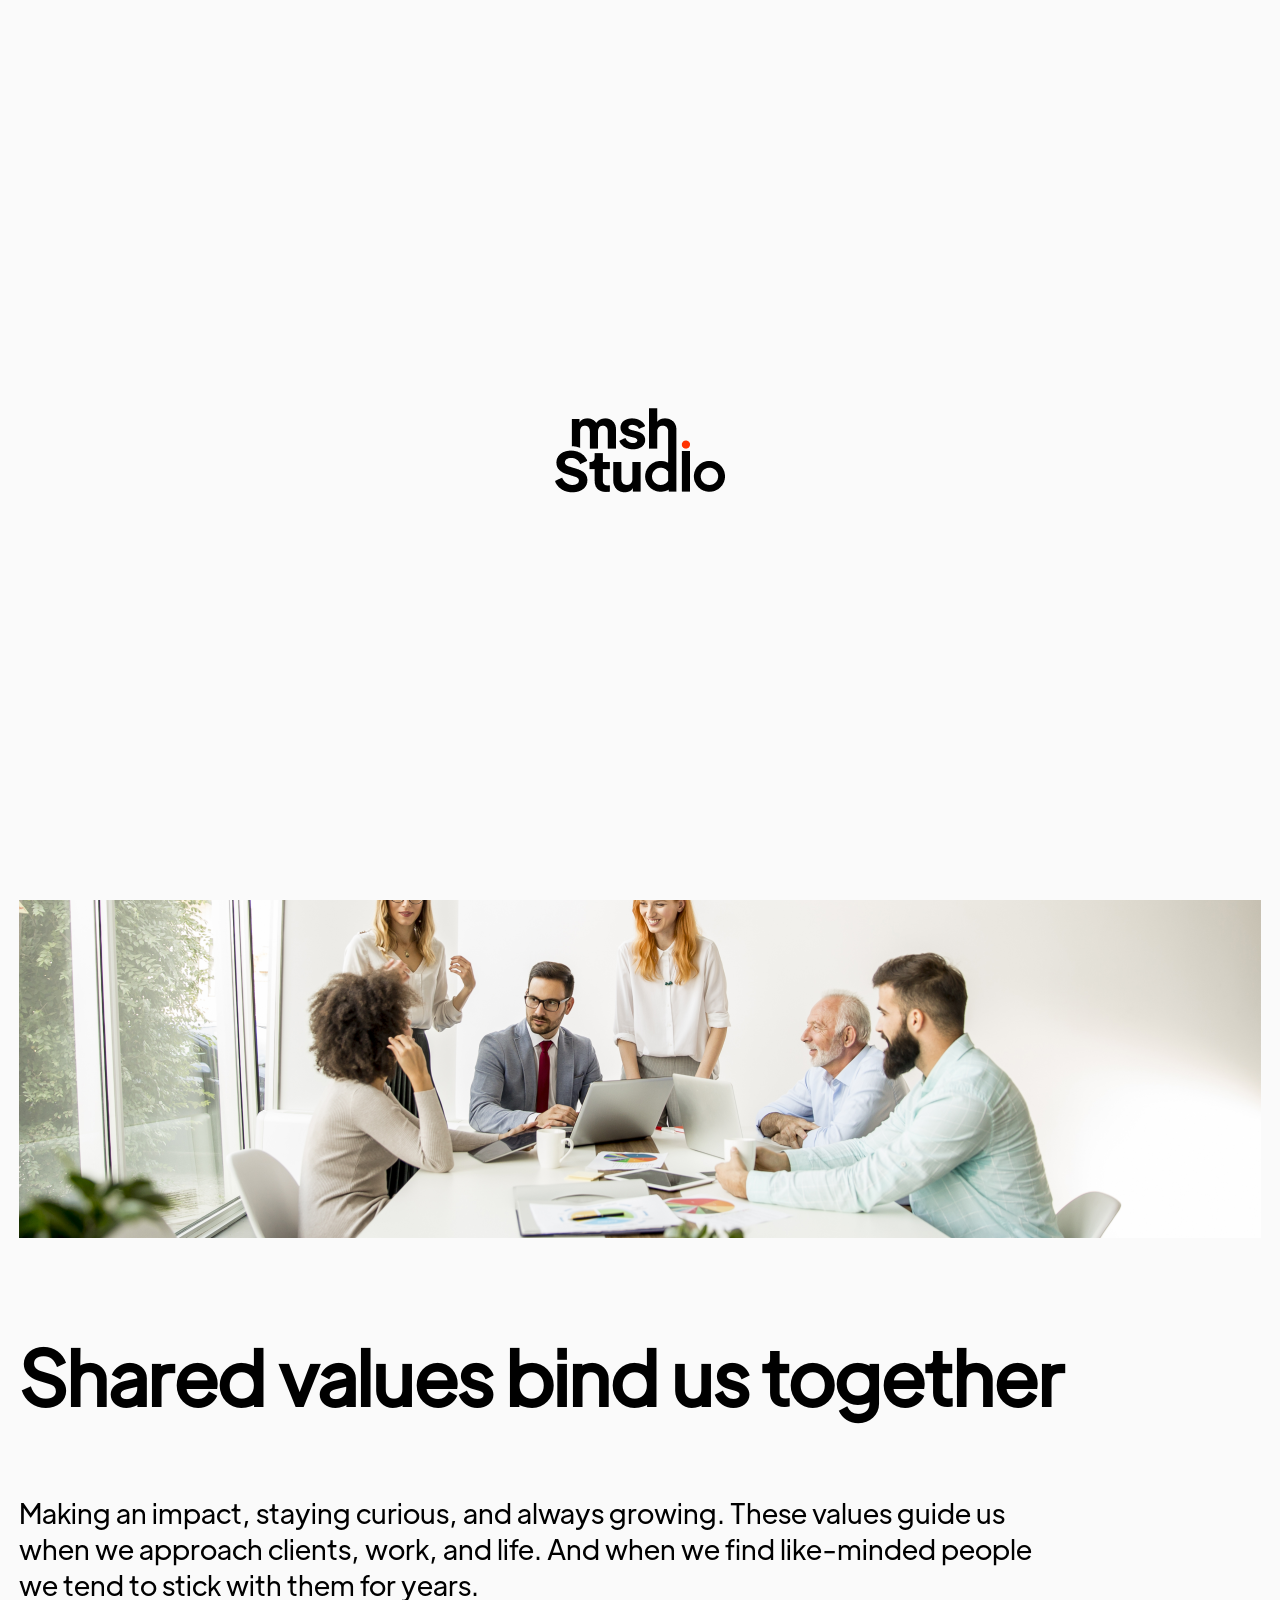
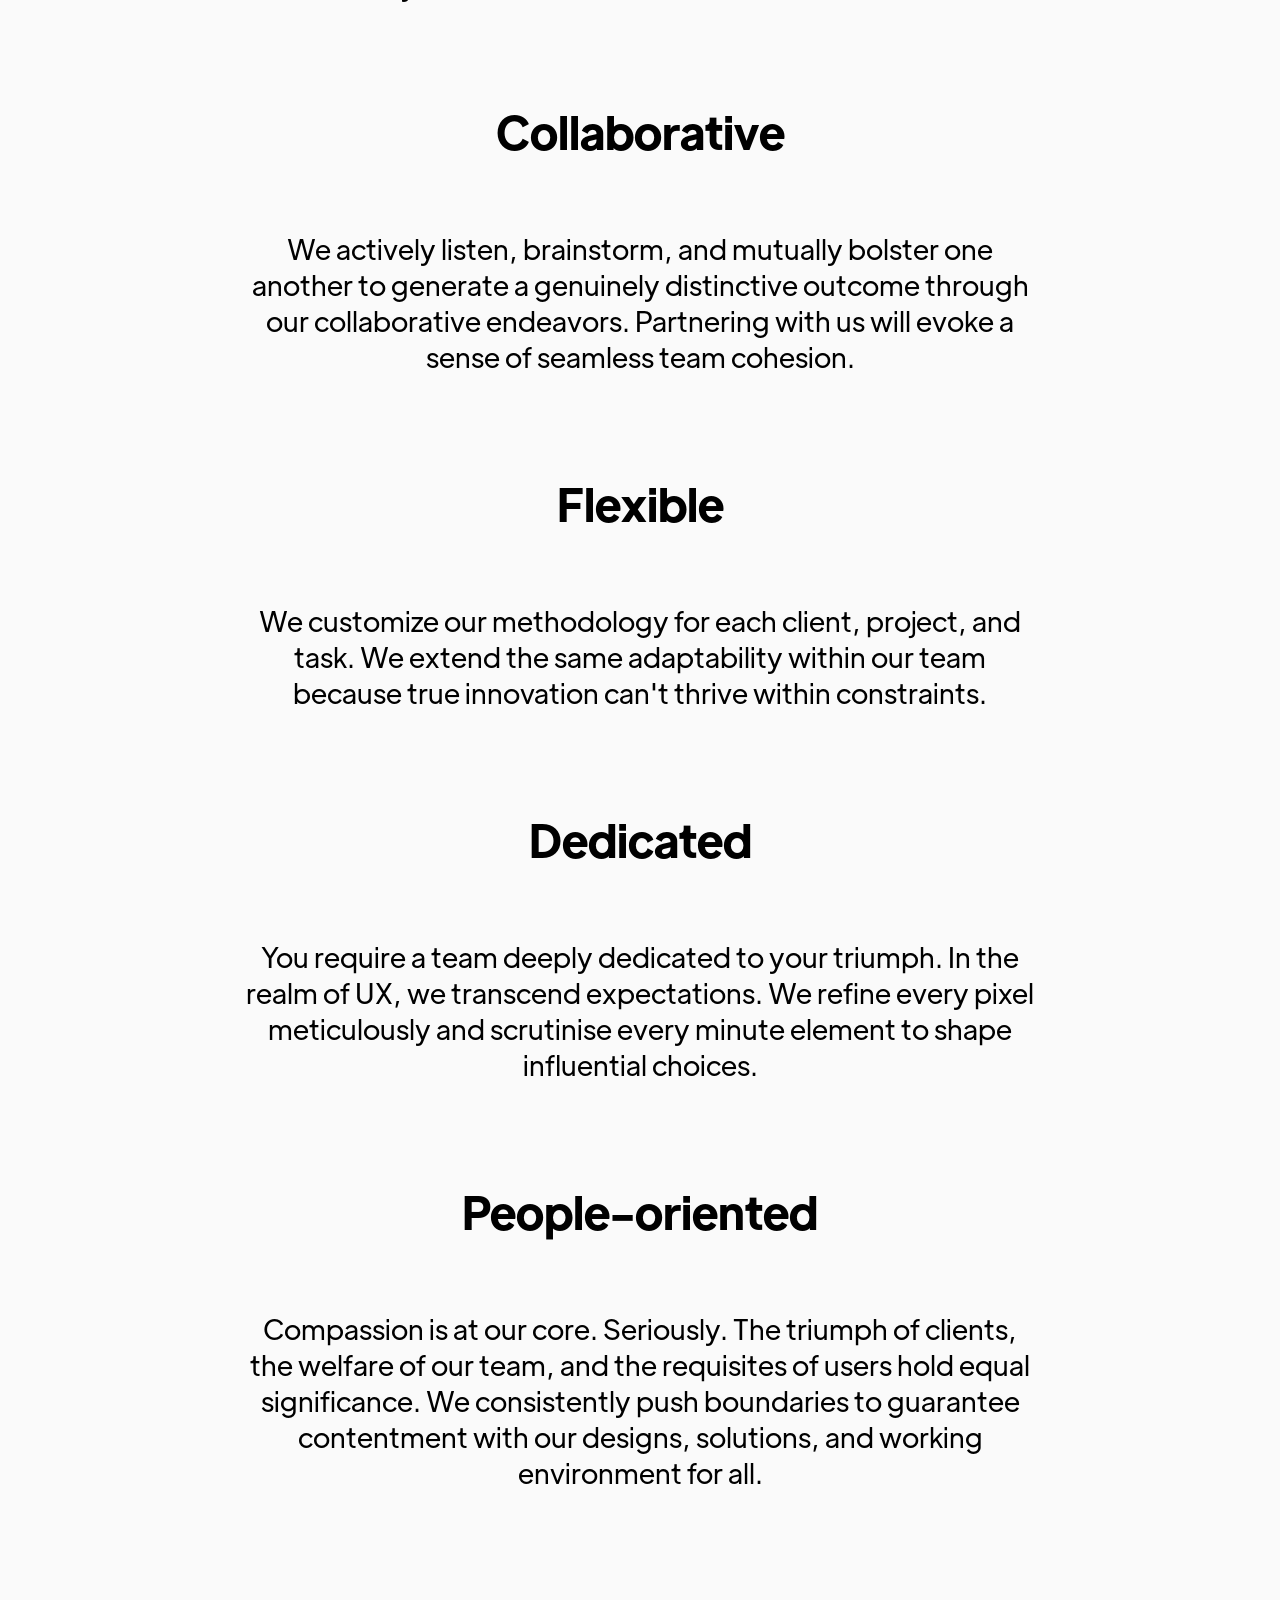
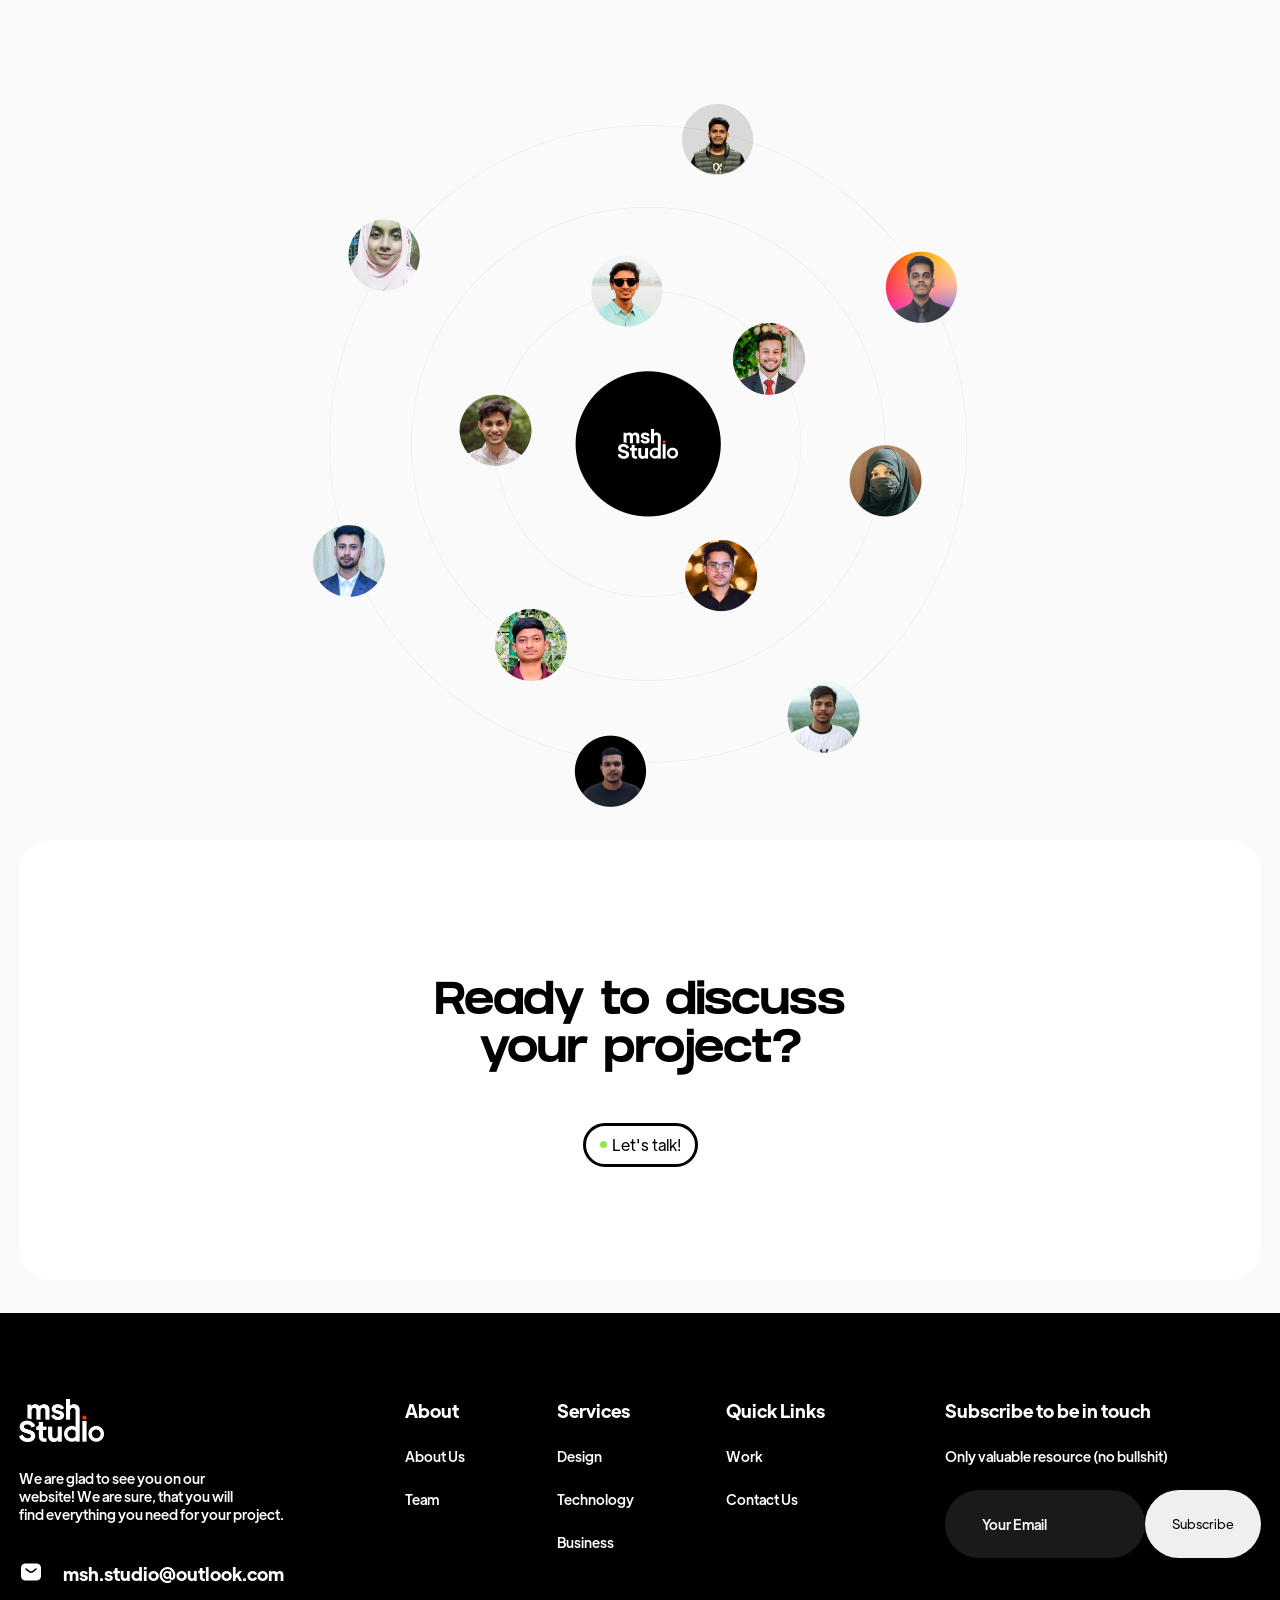
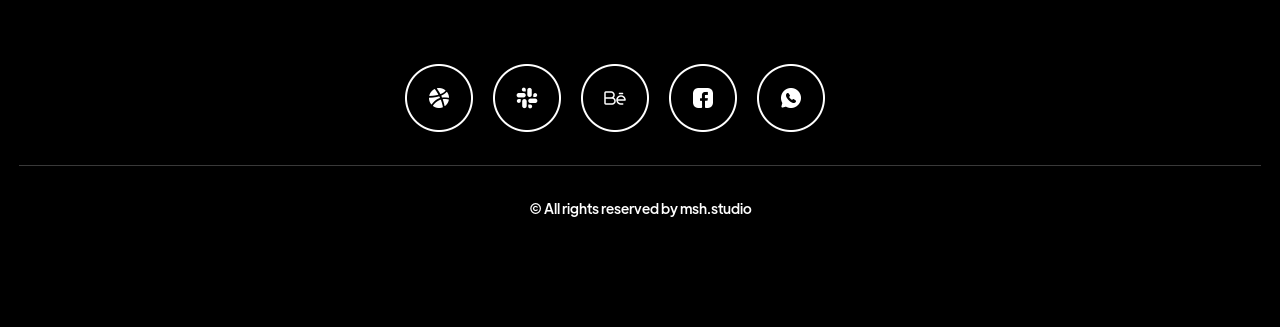
==== about.html @ 8952a7a8 "Add files via upload" ====
<!DOCTYPE html>
<html lang="en">
<head>
    <meta charset="UTF-8">
    <meta http-equiv="X-UA-Compatible" content="IE=edge">
    <meta name="viewport" content="width=device-width, initial-scale=1.0">
    <link rel="stylesheet" href="style.css">
    <title>msh.studio | About</title>
</head>
<body>
  <div id="preloader"></div>
  <!--Navbar-->
  <nav>
    <header>
      <a href="#"><img class="brand" src="images/logo.png" alt="Logo"></a>
        <div class="menu">
          <div class="head-btn">
            <i class="fas fa-times close-btn"></i>
          </div>
          <a href="index.html">Home</a>
          <a href="about.html">About</a>
          <a href="work.html">Work</a>
          <a href="contact.html">Contact</a>
          <a href="#"><img class="icon" src="images/dribbble.png" alt="D"></a>
          <a href="#"><img class="icon" src="images/be.png" alt="B"></a>
          <a href="#"><div class="line"></div></a>
          <a href="#"><div class="btn"><div class="btn-green"></div>Let's talk!</div></a>
        </div>
        <div class="head-btn">
          <i class="fas fa-bars menu-btn"></i>
        </div>
    </header>
  </nav>
    <!--About Page-->
    <div class="about-page">
      <div class="container">
        <div>
          <section class="about-sec show-animate">
            <h1 class="left">Hey, we're <br> msh.studio</h1>
            <p class="about-text1 right">We're striving to craft meaningful solutions, simplify lives, and empower <br> businesses to exceed their limits.</p>
            <img class="top" src="images/topteam.png" alt="Team">
            <h3 class="right">Shared values bind us together</h3>
            <p class="about-text1 left">Making an impact, staying curious, and always growing. These values guide us <br> when we approach clients, work, and life. And when we find like-minded people <br> we tend to stick with them for years.</p>
            <div class="about-texts">
              <div class="top">
                <h1>Collaborative</h1>
                <p>We actively listen, brainstorm, and mutually bolster one <br> another to generate a genuinely distinctive outcome through <br> our collaborative endeavors. Partnering with us will evoke a <br> sense of seamless team cohesion.</p>
              </div>
              <div class="top">
                <h1>Flexible</h1>
                <p>We customize our methodology for each client, project, and <br> task. We extend the same adaptability within our team <br> because true innovation can't thrive within constraints.</p>
              </div>
              <div class="top">
                <h1>Dedicated</h1>
                <p>You require a team deeply dedicated to your triumph. In the <br> realm of UX, we transcend expectations. We refine every pixel <br> meticulously and scrutinise every minute element to shape <br> influential choices.</p>
              </div>
              <div class="top">
                <h1>People-oriented</h1>
                <p>Compassion is at our core. Seriously. The triumph of clients, <br> the welfare of our team, and the requisites of users hold equal <br> significance. We consistently push boundaries to guarantee <br> contentment with our designs, solutions, and working <br> environment for all.</p>
              </div>
            </div>
            <div class="the-team bottom">
              <img src="images/team.png" alt="The Team">
            </div>
            <div class="feedback-bottom">
              <p class="feedback-bottom-text top">Ready to discuss <br> your project?</p>
              <div class="btn feedback-btn bottom"><div class="btn-green"></div>Let's talk!</div>
            </div>
          </section>
        </div>
      </div>
    </div>
  <!--Footer Section-->
  <section class="footer-section">
    <div class="container bottom">
      <div class="footer-top">
        <div class="footer-left footer-div">
          <div class="footer-logo">
            <img src="images/logo2.png" alt="Logo">
          </div>
          <p class="footer-text1 f-left-text">We are glad to see you on our <br> website! We are sure, that you will <br> find everything you need for your project.</p>
          <div class="footer-mail">
            <div class="mail-image">
              <img src="images/mail.png" alt="Mail">
            </div>
            <p class="footer-text2">msh.studio@outlook.com</p>
          </div>
        </div>
        <div class="footer-div">
          <div class="footer-row1">
            <div class="footer-column">
              <p class="footer-text2">About</p>
              <p class="footer-text1 f-right-text">About Us</p>
              <p class="footer-text1 f-right-text">Team</p>
            </div>
            <div class="footer-column">
              <p class="footer-text2">Services</p>
              <p class="footer-text1 f-right-text">Design </p>
              <p class="footer-text1 f-right-text">Technology</p>
              <p class="footer-text1 f-right-text">Business</p>
            </div>
            <div class="footer-column">
              <p class="footer-text2">Quick Links</p>
              <p class="footer-text1 f-right-text">Work</p>
              <p class="footer-text1 f-right-text">Contact Us</p>
            </div>
          </div>
          <div class="footer-row2">
            <div class="footer-icons">
              <img src="images/f1.png" alt="Icon">
              <img src="images/f2.png" alt="Icon">
              <img src="images/f3.png" alt="Icon">
              <img src="images/f4.png" alt="Icon">
              <img src="images/f5.png" alt="Icon">
            </div>
          </div>
        </div>
        <div class="footer-div">
          <div class="footer-text2 f-right-text2">Subscribe to be in touch</div>
          <div class="footer-text1 f-right-text">Only valuable resource (no bullshit)</div>
          <div class="footer-form">
            <input type="email" name="email" placeholder="Your Email">
            <button>Subscribe</button>
          </div>
        </div>
      </div>
      <div class="horizontal-line grey"></div>
      <div class="footer-bottom">
        <p class="copyright">© All rights reserved by msh.studio</p>
      </div>
    </div>
  </section>

  <script src="js/scrollreveal.min.js"></script>
  <script src="js/index.js"></script>
</body>
</html>
---- style.css ----
*{
  margin: 0;
  padding: 0;
  box-sizing: border-box;
  font-family: 'jakarta4';
}

@font-face {
  font-family: 'jakarta4';
  src: url('fonts/jakarta400.otf') format('opentype');
  font-weight: 400;
  font-style: normal;
  font-display: swap;
}
@font-face {
  font-family: 'jakarta5';
  src: url('fonts/jakarta500.otf') format('opentype');
  font-weight: 500;
  font-style: normal;
  font-display: swap;
}
@font-face {
  font-family: 'jakarta7';
  src: url('fonts/jakarta700.otf') format('opentype');
  font-weight: 700;
  font-style: normal;
  font-display: swap;
}
@font-face {
  font-family: 'grifter';
  src: url('fonts/grifter.otf') format('opentype');
  font-weight: 700;
  font-style: normal;
  font-display: swap;
}

body{
  margin-left: auto;
  margin-right: auto;
  background: #fafafa;
  color: #000;
  font-family: 'jakarta7';
  overflow-x: hidden;
}

#preloader{
  background: #fafafa url('images/logo.png') no-repeat center center;
  height: 100vh;
  width: 100%;
  position: fixed;
  z-index: 100;
}

.container{
  max-width: 1242px;
  margin-left: auto;
  margin-right: auto;
}

nav{
  width: 100%;
  background: #fafafa;
  position: sticky;
  top: 0;
  left: 0;
  z-index: 5;
  animation: topToBot 1.5s;
}

header{
  width: 1242px;
  display: flex;
  justify-content: space-between;
  align-items: center;
  padding: 20px 0;
  margin-left: auto;
  margin-right: auto;
}

header .brand{
  padding-left: 20px;
  width: 105px;
  height: 42px;
}

header .menu{
  position: relative;
  display: flex;
  align-items: center;
  justify-content: space-between;
}

header .menu a{
  text-decoration: none;
  font-family: 'jakarta4';
  font-size: 16px;
  color: #000;
  margin: 0 15px;
}

.icon{
  width: 24px;
  height: 24px;
}

.head-btn{
  font-size: 25px;
  cursor: pointer;
  display: none;
}

.line{
  background: #000;
  width: 1px;
  height: 27px;
}

.btn{
  display: flex;
  align-items: center;
  justify-content: center;
  column-gap: 5px;
  cursor: pointer;
  width: 115px;
  height: 44px;
  border-style: solid;
  border-color: #000;
  border-radius: 100px;
}

.btn-green{
  width: 7px;
  height: 7px;
  background: #8DE746;
  border-radius: 50%;
}

/*Hero Section*/

.home{
  margin-top: 133px;
  text-align: center;
}

.home p{
  font-family: 'jakarta5';
  font-size: 16px;
}

.home h1{
  margin-top: 33px;
  margin-bottom: 33px;
  font-family: 'grifter';
  font-size: 141.2px;
}

.home img{
  margin-top: 33px;
  margin-bottom: 33px;
  width: 33px;
  height: 61px;
}

.company-names{
  max-width: 1458px;
  margin-left: auto;
  margin-right: auto;
  display: flex;
  align-items: center;
  justify-content: center;
  gap: 45px;
}

.company-name{
  display: flex;
  align-items: center;
  justify-content: center;
  gap: 45px;
}

.company-names h1{
  font-family: 'jakarta7';
  font-size: 39px;
  color: #000;
}

/*Service Section*/

.service-section{
  margin-top: 33px;
}

.service-details{
  height: 440px;
  background: #fff;
  border-radius: 32px;
  display: flex;
  justify-content: space-between;
  padding: 20px;
}

.service-left{
  margin-top: 49px;
  margin-left: 82px;
  display: flex;
  flex-direction: column;
  gap: 90px;
}

.service-right{
  display: flex;
  flex-direction: column;
  width: 683px;
  background: #fff;
  border-style: solid;
  border-color: #C7C7C7;
  border-radius: 32px;
  padding-top: 30px;
  padding-left: 56px;
}

.service-para{
  font-family: 'jakarta5';
  font-size: 28px;
}
.service-details img{
  width: 97px;
  height: 97px;
}

.service-icon img{
  display: block;
  margin-left: auto;
  margin-right: 60px;
  width: 73px;
  height: 73px;
}

/*Service Section 2*/

.service{
  display: flex;
  align-items: center;
  justify-content: space-between;
}

.service-top{
  display: flex;
  flex-direction: column;
  align-items: center;
  justify-content: center;
  gap: 33px;
}

.service h1{
  font-family: 'jakarta7';
  font-size: 100px;
}

.service p{
  font-family: 'jakarta7';
  font-size: 20px;
}

.service-name{
  display: flex;
  align-items: center;
  justify-content: flex-end;
  margin-top: 10px;
  gap: 8px;
}

.service-name h6{
  width: 139.33px;
  height: 50.67px;
  font-family: 'jakarta4';
  font-size: 11.43px;
  border: 1px solid #c2c2c2;
  border-radius: 39.06px;
  display: flex;
  align-items: center;
  justify-content: center;
  flex-direction: column;
}

.horizontal-line{
  background: #D2D2D2;
  width: 100%;
  height: 1px;
  margin-top: 33px;
}

.service-info{
  margin-top: 33px;
  display: flex;
  align-items: center;
  justify-content: space-between;
}

.service-info h1{
  font-family: 'jakarta4';
  font-size: 90px;
}

.service-info p{
  margin-top: 15px;
  font-family: 'jakarta5';
  font-size: 16px;
}

.service-info img{
  width: 115px;
  height: 115px;
}

/*Work Section*/

.work-section{
  margin-top: 33px;
  padding-top: 96px;
  padding-left: 59px;
  height: 1246px;
  background: #fff;
  border-radius: 32px;
}

.work-section h3{
  margin-top: 20px;
  font-family: 'jakarta7';
  font-size: 28px;
}

.work-showcase h4{
  margin-top: 23px;
  margin-left: 32px;
  font-family: 'jakarta7';
  font-size: 23.2px;
}

.work-section h5{
  font-family: 'jakarta7';
  font-size: 20px;
}

.work-showcase{
  margin-top: 59px;
  margin-right: 51px;
}

.work-row{
  display: flex;
  align-items: center;
  justify-content: space-between;
}

.work-item{
  width: 552.74px;
  height: 455.78px;
  border: 0.5px solid #F2F2F2;
  border-radius: 29.83px;
}

.work-showcase img{
  margin-top: 25px;
  margin-left: 32px;
  width: 488.1px;
  height: 286.73px;
  border-radius: 32px;
}

.work-showcase h6{
  margin-top: 27px;
  margin-left: 32px;
  width: 146.68px;
  height: 36.46px;
  border-radius: 58.01px;
  background: #F0F0F0;
  display: flex;
  flex-direction: column;
  justify-content: center;
  align-items: center;
  font-family: 'jakarta7';
  font-size: 10px;
}

.row2{
  margin-top: 27px;
}

/*Expert Section*/

.expert-section{
  margin-top: 33px;
}

.expert-details, .expert-right{
  display: flex;
  align-items: center;
  justify-content: space-between;
}

.expert-details{
  height: 479px;
}

.expert-left{
  display: flex;
  flex-direction: column;
  align-items: center;
  justify-content: center;
  gap: 80px;
}

.exp-text{
  font-family: 'jakarta5';
  font-size: 46px;
  transform: rotate(270deg);
}

.expert-left img{
  width: 18.5px;
  height: 58px;
}

.expert-right{
  gap: 20px;
}

.expert-list1, .expert-list2{
  display: flex;
  flex-direction: column;
  gap: 30px;
}

.expert-list1{
  margin-left: 100px;
}

.expert-list2{
  margin-right: 60px;
}

.exp-list{
  text-align: center;
  display: flex;
  flex-direction: column;
  align-items: center;
  justify-content: center;
  width: 406px;
  height: 99px;
  background: #fff;
  border-radius: 23px;
  font-size: 24px;
  font-family: 'jakarta7';
  cursor: pointer;
  transition: all .6s ease;
}

.exp-list:hover{
  background: #000;
  color: #fff;
  margin-left: -15px;
}

/* Team Section */

.shyed{
  margin-top: 33px;
  display: flex;
  align-items: center;
  justify-content: space-between;
  height: 473px;
  background: #fff;
  border-radius: 32px;
}

.shyed-text{
  margin-left: 87px;
}

.shyed-image img{
  width: 53px;
  height: 53px;
}

.shyed-text1{
  font-family: 'jakarta7';
  font-size: 46px;
  margin-top: 55px;
}

.shyed-social-media{
  margin-left: 150px;
}

.shyed-name{
  font-family: 'jakarta7';
  font-size: 24px;
}

.shyed-details{
  margin-top: 19px;
  font-family: 'jakarta5';
  font-size: 20px;
}

.social-icons img{
  margin-top: 31px;
  width: 24px;
  height: 24px;
}

.shyed-photo img{
  margin-top: 35px;
  width: 500px;
  height: 440px;
}

/*Feedback Section*/

.feedback-section{
  margin-top: 33px;
}

.feedback-text1{
  font-size: 28px;
  font-family: 'jakarta7';
  text-align: center;
}

.feedback-text2{
  margin-top: 33px;
  font-size: 90px;
  font-family: 'grifter';
  text-align: center;
}

.feedback-divs{
  display: flex;
  align-items: center;
  justify-content: space-between;
}

.feedback-div{
  width: 397.72px;
  height: 354.45px;
  border-radius: 37.95px;
  background: #fff;
}

.feedback-div-center{
  display: flex;
  flex-direction: column;
  gap: 22px;
  justify-content: space-between;
}

.feedback-center{
  width: 409.1px;
  height: 166.2px;
  border-radius: 37.95px;
  background: #fff;
  display: flex;
  align-items: center;
  justify-content: flex-start;
  gap: 16px;
}

.feedback-profile img{
  width: 69.07px;
  width: 69.07px;
  margin-top: 55px;
  margin-left: 47px;
}

.feedback-center-profile img{
  width: 69.07px;
  width: 69.07px;
  margin-left: 19px;
}

.feedback-div-text1{
  margin-top: 31px;
  margin-left: 47px;
  font-family: 'jakarta4';
  font-size: 22.77px;
  color: #000;
}

.feedback-div-text2{
  margin-top: 16px;
  margin-left: 47px;
  font-family: 'jakarta4';
  font-size: 12.14px;
  color: #868686;
}

.feedback-center h3{
  font-family: 'jakarta4';
  font-size: 14.7px;
}

.feedback-center p{
  margin-top: 10px;
  font-family: 'jakarta4';
  font-size: 12.14px;
  color: #868686;
}

.feedback-bottom{
  margin-top: 33px;
  padding-top: 141px;
  height: 440px;
  border-radius: 32px;
  background: #fff;
}

.feedback-bottom-text{
  font-family: 'grifter';
  font-size: 46px;
  text-align: center;
}

.feedback-btn{
  margin: 46px auto 0px auto;
}

/*Footer Section*/

.footer-section{
  margin-top: 33px;
  background: #000;
  height: 614px;
}

.footer-top{
  display: flex;
  justify-content: space-between;
}

.footer-logo img{
  width: 85px;
  height: 43px;
  margin-top: 86px;
}

.footer-text1{
  font-family: 'jakarta5';
  font-size: 14px;
  color: #fff;
}

.footer-text2{
  font-family: 'jakarta7';
  font-size: 18px;
  color: #fff;
}

.f-left-text{
  margin-top: 23px;
}

.f-left-text2{
  margin-top: 37px;
}

.footer-mail{
  display: flex;
  align-items: center;
  justify-content: space-between;
  column-gap: 18px;
  margin-top: 37px;
}

.mail-image img{
  width: 24px;
  height: 24px;
}

.footer-row1{
  margin-top: 86px;
  display: flex;
  justify-content: space-between;
}

.f-right-text{
  margin-top: 25px;
}

.footer-icons{
  display: flex;
  align-items: center;
  justify-content: space-between;
  margin-top: 113px;
  column-gap: 20px;
}

.footer-icons img{
  width: 68px;
  height: 68px;
  transition: all .4s ease;
  cursor: pointer;
}

.footer-icons img:hover{
  margin-top: -20px;
}

.f-right-text2{
  margin-top: 86px;
}

.footer-form{
  margin-top: 25px;
  display: flex;
  align-items: center;
  justify-content: space-between;
}

.footer-form input{
  width: 200px;
  height: 68px;
  border-radius: 100px;
  font-family: 'jakarta5';
  font-size: 14px;
  color: #fff;
  background: #1A1A1A;
  border-style: none;
  padding-left: 37px;

  &::placeholder{
    font-family: 'jakarta5';
    font-size: 14px;
    color: #fff;
  }

  &:focus{
    outline: none;
  }
}

.footer-form button{
  width: 116px;
  height: 68px;
  border-radius: 100px;
  outline: none;
  border: 0;
}

.copyright{
  color: #fff;
  font-size: 14px;
  font-family: 'jakarta5';
  text-align: center;
  margin-top: 33px;
}

.grey{
  background: #7c7c7c;
  opacity: 46%;
}

/*About Page*/

.about-page{
  margin-top: 146px;
  overflow: hidden;
}

.about-page h1{
  font-family: 'grifter';
  font-size: 141.2px;
}

.about-text1, .about-texts p{
  font-family: 'jakarta4';
  font-size: 28px;
  margin-top: 70px;
}

.about-page img{
  margin-top: 105px;
  width: 1242px;
  height: 463px;
}

.about-page h3{
  margin-top: 85px;
  font-family: 'jakarta4';
  font-size: 75px;
}

.about-texts{
  text-align: center;
  margin-top: 90px;
  align-items: center;
}

.about-text2, .about-texts h1{
  margin-top: 100px;
  font-family: 'jakarta7';
  font-size: 45px;
}

.the-team img{
  display: block;
  margin-top: 213px;
  margin-left: auto;
  margin-right: auto;
  width: 654px;
  height: 703.82px;
}

/*Work Page*/

.work-page{
  margin-top: 104px;
}

.work-text{
  font-family: 'jakarta7';
  font-size: 20px;
  text-align: center;
}

.work-page h1{
  margin-top: 46px;
  font-family: 'grifter';
  font-size: 138px;
}

.showcase{
  margin-top: 52px;
  padding-top: 1px;
  height: 2010px;
  background: #fff;
  border-radius: 32px;
  padding-left: 51px;
}

/*Contact Page*/

.contact-page{
  margin-top: 91px;
}

.contact-columns{
  display: flex;
  justify-content: space-between;
  align-items: center;
}

.contact-form{
  display: flex;
  align-items: center;
  column-gap: 76px;
}

.contact-page input{
  width: 298px;
  height: 62.05px;
  border: 0;
  background: #fafafa;
  border-bottom: 1px solid #c5c5c5;
  &::placeholder{
    color: #c2c2c2;
  }
  &:focus{
    outline: none;
  }
}

.contact-text1{
  font-family: 'jakarta4';
  font-size: 16px;
}

.contact-row{
  margin-top: 34px;
  font-family: 'jakarta4';
  font-size: 14px;
}

.contact-row h6{
  font-family: 'jakarta7';
  font-size: 20px;
  margin-bottom: 25px;
}

.contact-inner-row{
  display: flex;
  align-items: center;
  column-gap: 16px;
}

.contact-btn1{
  width: 170.65px;
  height: 62.05px;
  border: 0.5px solid #c2c2c2;
  background: #fafafa;
  &:focus{
    border-color: #000;
  }
}

.contact-btn1:hover{
  background: #000;
  color: #fff;
  border: 0;
  transition: all .4s ease;
}

.contact-btn2{
  width: 171px;
  height: 57.53px;
  background: #000;
  color: #fff;
  font-family: 'jakarta4';
  font-size: 14px;
  margin-top: 61px;
}

.contact-btn2:hover{
  background: #fafafa;
  color: #000;
  border: 0.5px solid #c2c2c2;
  transition: all .4s ease;
}

.contact-gif img{
  width: 177px;
  height: 177px;
  border-radius: 50%;
}

.contact-text{
  font-family: 'jakarta4';
  font-size: 46px;
  margin-top: 19px;
}

.contact-heading{
  margin-top: 55px;
  font-size: 46px;
  font-family: 'jakarta7';
}

.contact-mail{
  display: flex;
  align-items: center;
  column-gap: 20px;
}

.contact-mail img{
  width: 24px;
  width: 24px;
}

.contact-inner-row input{
  border: 1px solid #c2c2c2;
  border-radius: 47.84px;
  width: 170.65px;
  height: 62.05px;
  padding-left: 40px;
  &::placeholder{
    font-family: 'jakarta4';
    font-size: 14px;
  }
}

@media (max-width: 1060px){
  .container{
    max-width: 1060px;
  }

  header{
    max-width: 1060px;
  }

  header .head-btn{
    display: block;
  }

  header .menu{
    position: fixed;
    background: #fff;
    flex-direction: column;
    min-width: 400px;
    height: 100vh;
    top: 0;
    right: -100%;
    padding: 80px 50px;
    transition: .6s;
    transition-property: right;
  }

  header .menu.active{
    right: 0;
  }

  .line{
    width: 300px;
    height: 1px;
  }

  header .menu .close-btn{
    position: absolute;
    top: 0;
    left: 0;
    margin: 25px;
  }
}

@media screen and (max-width: 575px){
  .container{
    max-width: 390px;
  }

  header{
    max-width: 100%;
  }

  header .brand{
    padding-left: 10px;
    width: 95px;
  }

  header .head-btn{
    display: block;
  }

  header .menu{
    position: fixed;
    background: #fff;
    flex-direction: column;
    min-width: 300px;
    height: 100vh;
    top: 0;
    right: -100%;
    padding: 80px 50px;
    transition: .6s;
    transition-property: right;
  }

  header .menu.active{
    right: 0;
  }

  .line{
    width: 300px;
    height: 1px;
  }

  header .menu .close-btn{
    position: absolute;
    top: 0;
    left: 0;
    margin: 25px;
  }

  /*Mobile Hero Section*/

  .home{
    margin-top: 50px;
  }
  
  .home p{
    font-size: 10px;
  }

  .home h1{
    font-size: 46px;
  }

  .company-names{
    flex-direction: column;
    gap: 20px;
  }

  .company-name{
    gap: 35px;
  }
  
  .company-names h1{
    font-size: 20px;
  }

  /*Mobile Service Section*/

  .service-section{
    margin-top: 16px;
  }

  .service-details{
    width: 100%;
    height: 568px;
    flex-direction: column;
    gap: 10px;
    padding: 0 10px;
  }

  .service-left img{
    width: 60px;
    height: 60px;
  }

  .service-left{
    margin-top: 39px;
    gap: 28px;
    margin-left: 5px;
  }

  .service-right{
    width: 100%;
    height: 342px;
    padding-top: 15px;
    padding-left: 15px;
    padding-right: 5px;
  }

  .service-para{
    font-size: 20px;
  }

  .service-icon{
    display: none;
  }

  /*Mobile Service Section 2*/

  .service{
    flex-direction: column;
    align-items: start;
  }

  .service-top{
    display: flex;
    flex-direction: column;
    align-items: start;
    justify-content: center;
    gap: 7px;
  }
  
  .service h1{
    font-size: 31.22px;
  }

  .service p{
    font-size: 10px;
  }

  .service-name h6{
    width: 65.44px;
    height: 23.8px;
    font-size: 5.37px;
    border: 1px solid #c2c2c2;
    border-radius: 18.34px;
  }

  .service-info{
    margin-top: 15px;
  }

  .service-info h1{
    font-size: 36.15px;
  }

  .service-info p{
    margin-top: 8px;
    font-size: 10px;
  }

  .service-info img{
    width: 35.91px;
    height: 35.91px;
  }

  /*Mobile Work Section*/

  .work-section{
    padding-top: 57px;
    padding-left: 20px;
    height: 1316px;
  }

  .work-section h3{
    font-size: 20px;
  }

  .work-showcase h4{
    margin-top: 19px;
    margin-left: 20px;
    font-size: 13.89px;
  }

  .work-section h5{
    margin-top: 10px;
    font-size: 14px;
  }

  .work-showcase{
    margin-top: 33px;
    margin-right: 20px;
  }

  .work-row{
    flex-direction: column;
    gap: 16px;
  }

  .work-item{
    width: 330.93px;
    height: 272.88px;
    border-radius: 17.86px;
  }

  .work-showcase img{
    margin-top: 15px;
    margin-left: 16px;
    width: 292.23px;
    height: 171.67px;
    border-radius: 10.42px;
  }

  .work-showcase h6{
    margin-top: 16px;
    margin-left: 20px;
    width: 87.82px;
    height: 21.83px;
    border-radius: 34.73px;
    background: #F0F0F0;
    font-size: 7px;
  }

  .row2{
    margin-top: 16px;
  }

  /*Mobile Expert Section*/

  .expert-section{
    margin-top: 66px;
  }

  .expert-details{
    height: 552px;
  }
  
  .expert-details{
    flex-direction: column;
    align-items: start;
    height: 479px;
  }

  .expert-list1, .expert-list2{
    display: flex;
    flex-direction: column;
    row-gap: 30px;
  }

  .expert-list1, .expert-list2{
    margin-left: 0;
    gap: 14px;
  }
  
  .exp-list{
    width: 188.17px;
    height: 45.88px;
    border-radius: 10.66px;
    font-size: 11.12px;
  }
  
  .expert-details{
    gap: 20px;
  }

  .expert-right{
    gap: 10px;
  }

  /*Mobile Team Section*/

  .shyed{
    margin-top: 43px;
    flex-direction: column;
    align-items: flex-start;
    height: 935.19px;
    border-radius: 25.38px;
  }

  .shyed-text, .shyed-social-media{
    margin-left: 57px;
  }

  .shyed-image img{
    margin-top: 49px;
    width: 42.04px;
    height: 42.04px;
  }

  .shyed-text1{
    font-size: 36.49px;
    margin-top: 45px;
  }

  .shyed-name{
    margin-top: 72px;
    font-size: 19.04px;
  }

  .shyed-details{
    font-size: 15.86px;
  }

  .social-icons img{
    margin-top: 29px;
    width: 19.04px;
    height: 19.04px;
  }

  .shyed-photo, .shyed-photo img{
    width: 396.6px;
    height: 349.01px;
  }

  .shyed-photo img{
    margin-top: 0;
    margin-left: -8px;
  }

  /*Mobile Feedback Section*/

  .feedback-section{
    margin-top: 68px;
  }
  
  .feedback-text1{
    font-size: 16px;
  }
  
  .feedback-text2{
    margin-top: 20px;
    font-size: 40px;
  }

  .feedback-divs{
    flex-direction: column;
  }
  
  .feedback-div{
    margin-top: 22px;
    width: 380.12px;
    height: 338.77px;
  }
  
  .feedback-center{
    width: 391px;
    height: 158.87px;
    gap: 22px;
    margin-top: 22px;
  }
  
  .feedback-profile img{
    margin-top: 49px;
    margin-left: 39px;
    width: 66.01px;
    width: 66.01px;
  }
  
  .feedback-center-profile img{
    width: 66.01px;
    width: 66.01px;
  }
  
  .feedback-div-text1{
    margin-left: 39px;
    font-size: 21.76px;
  }
  
  .feedback-div-text2{
    margin-left: 39px;
    font-size: 11.61px;
  }
  
  .feedback-center h3{
    font-size: 14.05px;
  }
  
  .feedback-bottom{
    margin-top: 50px;
    padding-top: 72px;
    height: 309px;
    border-radius: 32px;
  }
  
  .feedback-bottom-text{
    font-size: 30px;
  }
  
  .feedback-btn{
    margin: 46px auto 0px auto;
  }
  
  /*Mobile Footer Section*/
  
  .footer-section{
    margin-top: 27px;
    height: 1006px;
  }
  
  .footer-top{
    flex-direction: column;
    align-items: center;
  }

  .footer-left{
    margin-left: -50px;
  }

  .footer-logo img{
    height: 42px;
    margin-top: 40px;
  }
  
  .f-left-text{
    margin-top: 26px;
  }
  
  .f-left-text2{
    margin-top: 37px;
  }
  
  .footer-mail{
    column-gap: 20px;
    margin-top: 40px;
  }
  
  .footer-row1, .footer-icons, .f-right-text2{
    margin-top: 50px;
  }
  
  .f-right-text{
    margin-top: 30px;
  }

  .footer-icons img{
    width: 48px;
    height: 48px;
  }

  .footer-form{
    gap: 8px;
  }
  
  .copyright{
    margin-top: 25px;
  }
  
  .grey{
    margin-top: 35px;
    background: #7c7c7c;
    opacity: 46%;
  }
}

/*Animatiom*/

@keyframes topToBot {
  from{
    transform: translateY(-100%);
  }
  to{
    transform: translateY(0);
  }
}
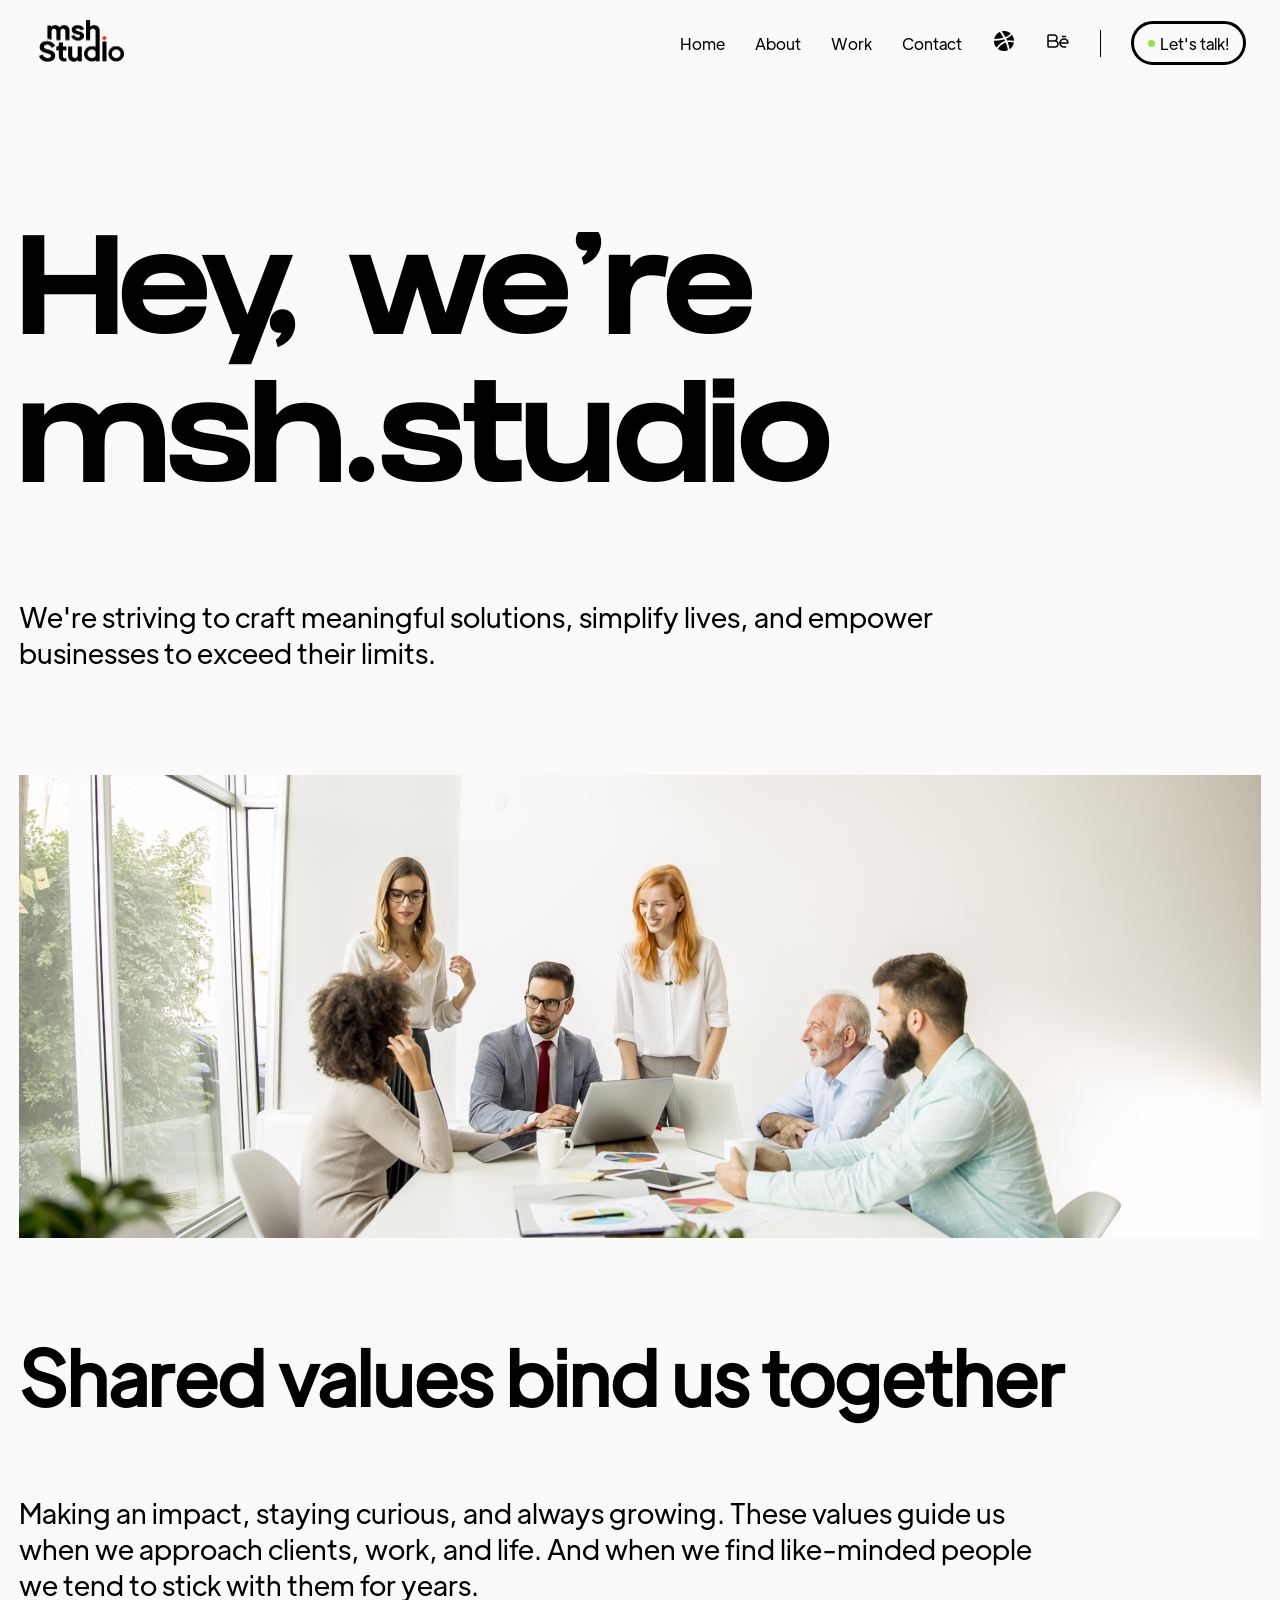
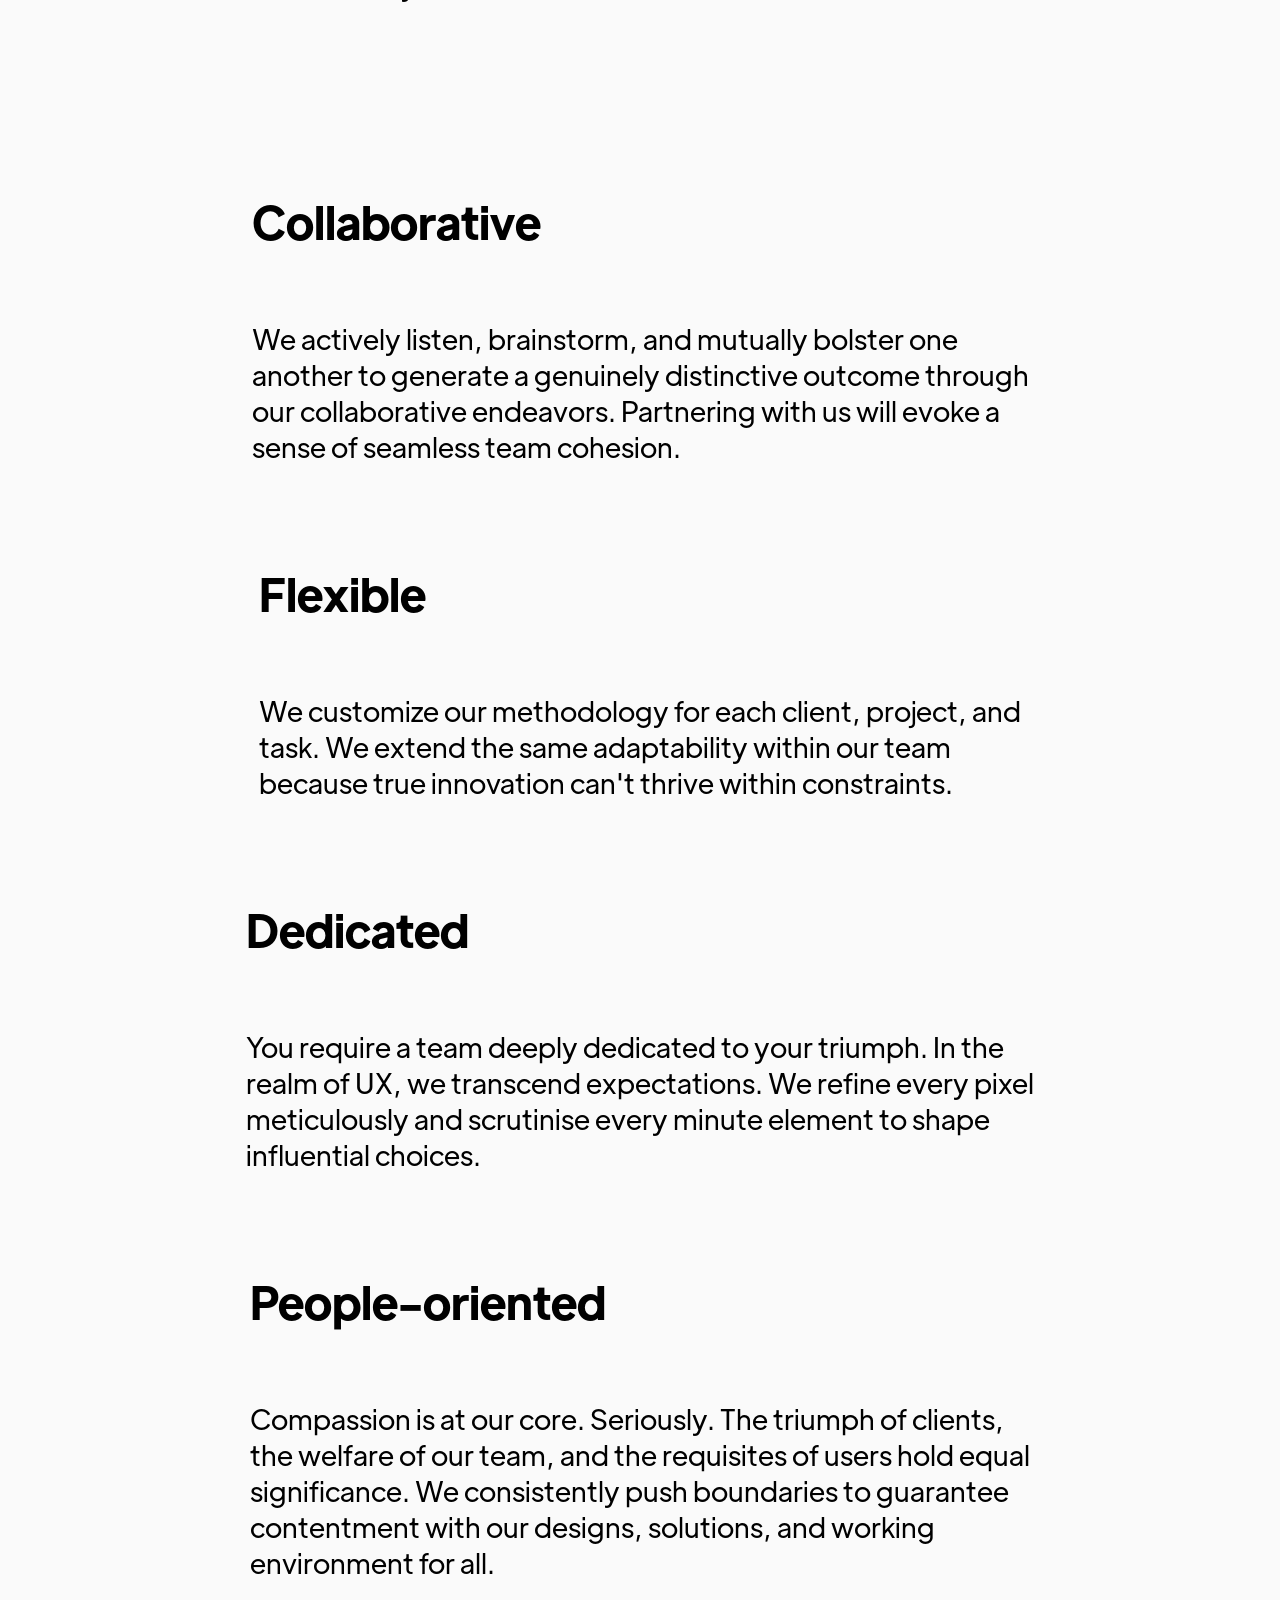
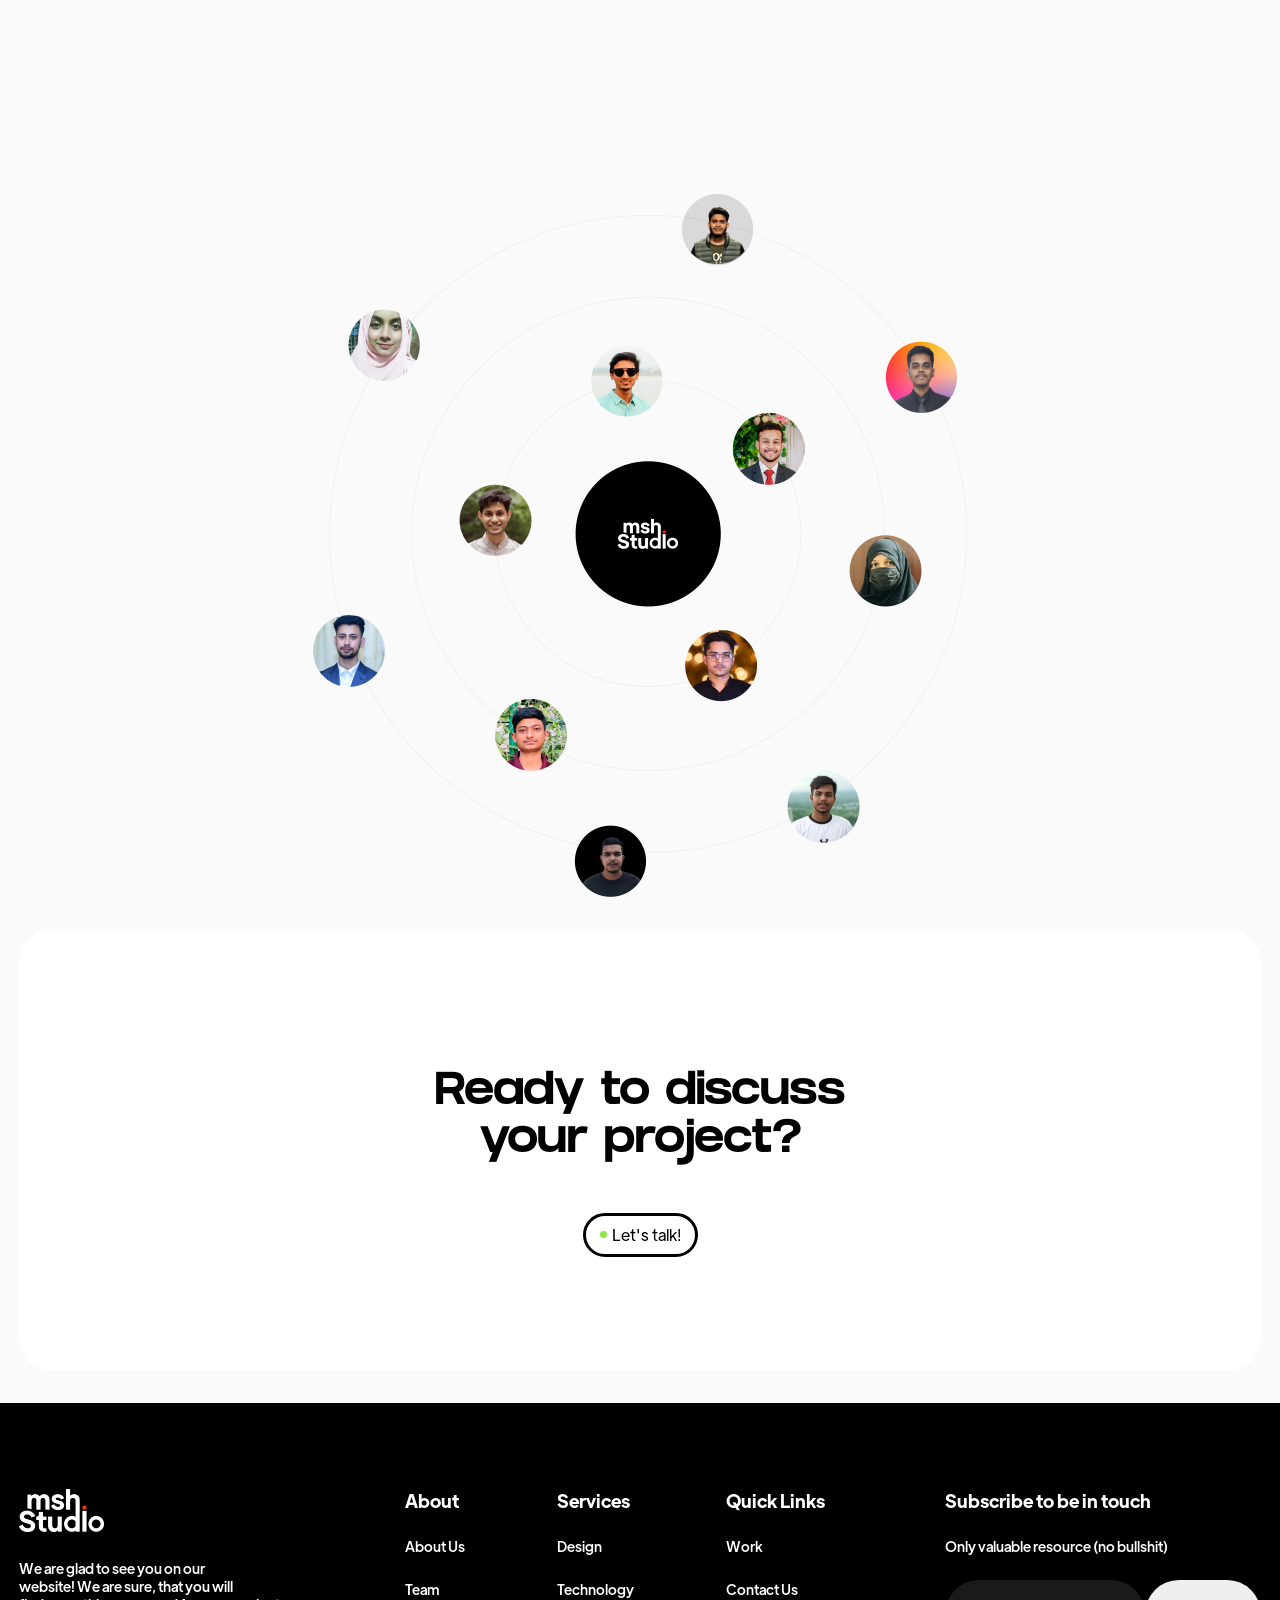
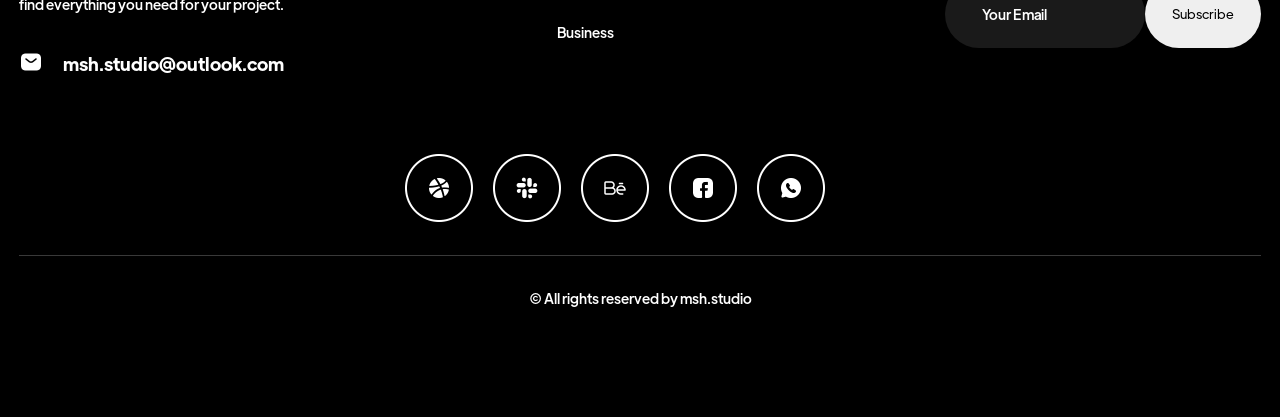
==== commit 8f1bcc66: "Add files via upload" ====
--- a/about.html
+++ b/about.html
@@ -5,6 +5,7 @@
     <meta http-equiv="X-UA-Compatible" content="IE=edge">
     <meta name="viewport" content="width=device-width, initial-scale=1.0">
     <link rel="stylesheet" href="style.css">
+    <link rel="stylesheet" href="https://cdnjs.cloudflare.com/ajax/libs/font-awesome/6.4.2/css/all.min.css">
     <title>msh.studio | About</title>
 </head>
 <body>
--- a/style.css
+++ b/style.css
@@ -791,7 +791,8 @@
 }
 
 .about-texts{
-  text-align: center;
+  display: flex;
+  flex-direction: column;
   margin-top: 90px;
   align-items: center;
 }
@@ -887,7 +888,7 @@
   margin-bottom: 25px;
 }
 
-.contact-inner-row{
+.contact-inner-row, .contact-outer-row2{
   display: flex;
   align-items: center;
   column-gap: 16px;
@@ -1011,13 +1012,14 @@
   }
 }
 
-@media screen and (max-width: 575px){
+@media screen and (max-width: 480px){
   .container{
     max-width: 390px;
+    overflow: hidden;
   }
 
   header{
-    max-width: 100%;
+    max-width: 85%;
   }
 
   header .brand{
@@ -1033,7 +1035,7 @@
     position: fixed;
     background: #fff;
     flex-direction: column;
-    min-width: 300px;
+    max-width: 300px;
     height: 100vh;
     top: 0;
     right: -100%;
@@ -1461,6 +1463,115 @@
     background: #7c7c7c;
     opacity: 46%;
   }
+
+  /*About Page*/
+
+  .about-page{
+    margin-top: 50px;
+  }
+  
+  .about-page h1{
+    font-family: 'grifter';
+    font-size: 46px;
+  }
+  
+  .about-text1, .about-texts p{
+    font-size: 10px;
+    margin-top: 25px;
+  }
+  
+  .about-page img{
+    margin-top: 45px;
+    width: 100%;
+    height: 145px;
+  }
+  
+  .about-page h3{
+    margin-top: 60px;
+    font-size: 35px;
+  }
+  
+  .about-texts{
+    margin-top: 45px;
+  }
+  
+  .about-text2, .about-texts h1{
+    margin-top: 50px;
+    font-family: 'jakarta7';
+    font-size: 20.76px;
+  }
+  
+  .the-team img{
+    margin-top: 100px;
+    width: 255.36px;
+    height: 274.82px;
+  }
+  
+  /*Work Page*/
+  
+  .work-page{
+    margin-top: 50px;
+  }
+  
+  .work-text{
+    font-size: 10px;
+  }
+  
+  .work-page h1{
+    margin-top: 40px;
+    font-size: 43px;
+  }
+  
+  .showcase{
+    margin-top: 100px;
+    padding-top: 142px;
+    height: 2500px;
+    padding-left: 25px;
+  }
+  
+  /*Contact Page*/
+  
+  .contact-page{
+    margin-top: 50px;
+  }
+
+  .contact-bottom{
+    display: none;
+  }
+  
+  .contact-columns{
+    flex-direction: column;
+  }
+  
+  .contact-form{
+    flex-direction: column;
+    gap: 25px;
+  }
+  
+  .contact-row{
+    margin-top: 25px;
+  }
+  
+  .contact-inner-row{
+    align-items: flex-start;
+    flex-direction: column;
+    row-gap: 22px;
+  }
+  
+  .contact-outer-row{
+    display: flex;
+    justify-content: space-between;
+    gap: 16px;
+    align-items: center;
+  }
+  
+  .contact-btn2{
+    margin-top: 20px;
+  }
+  
+  .none{
+    display: none;
+  }
 }
 
 /*Animatiom*/
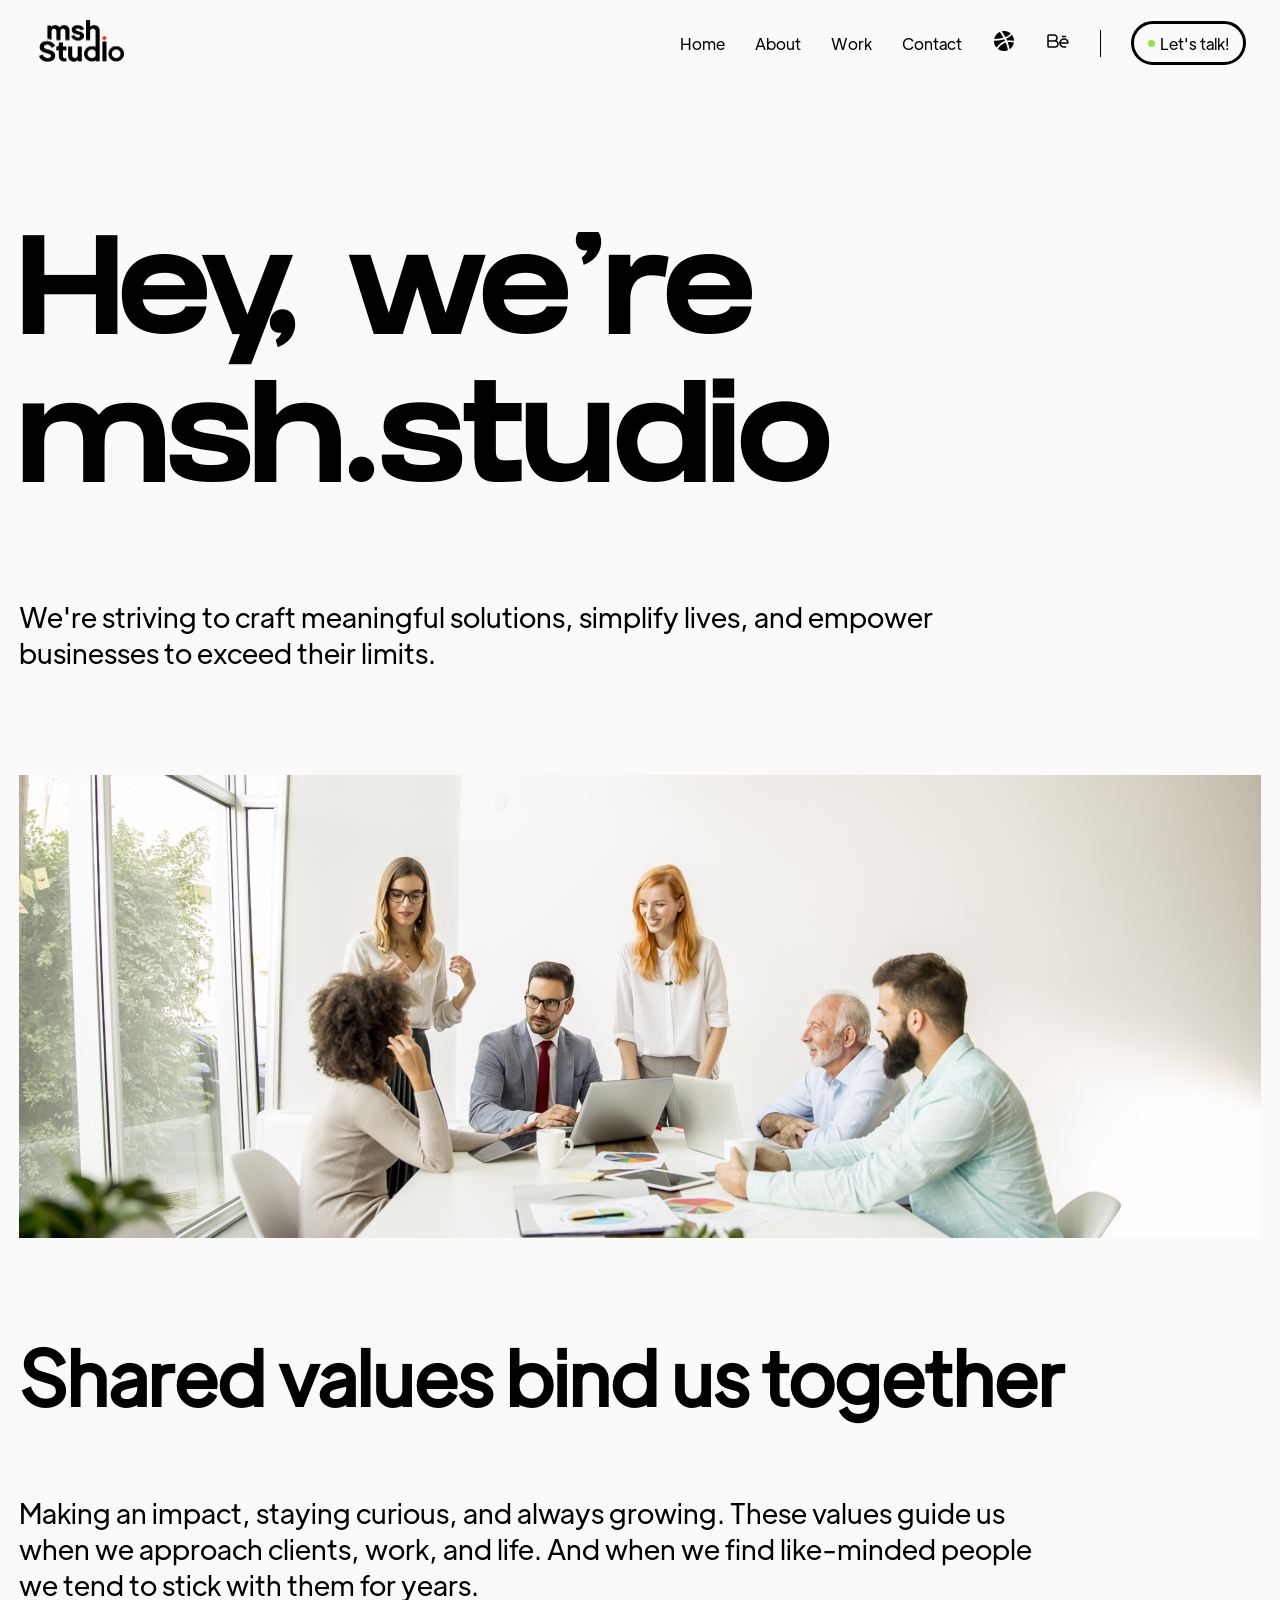
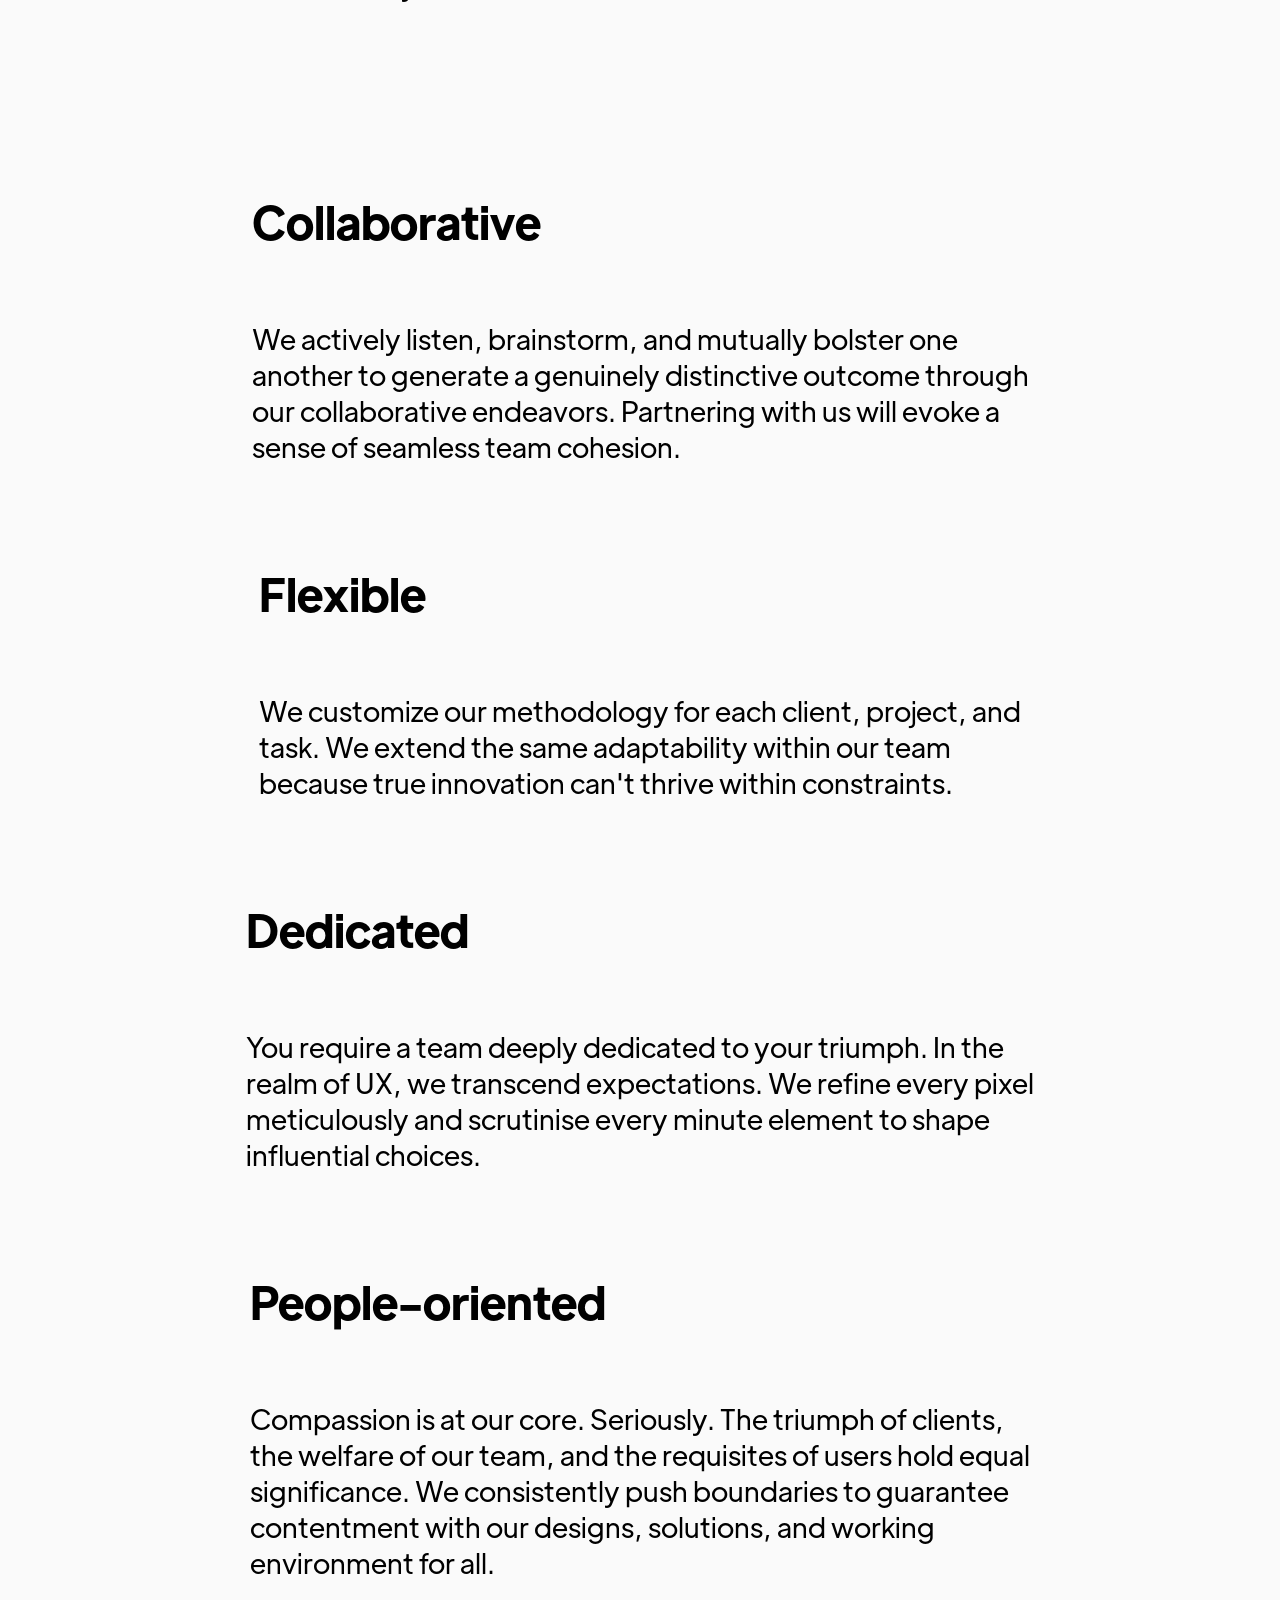
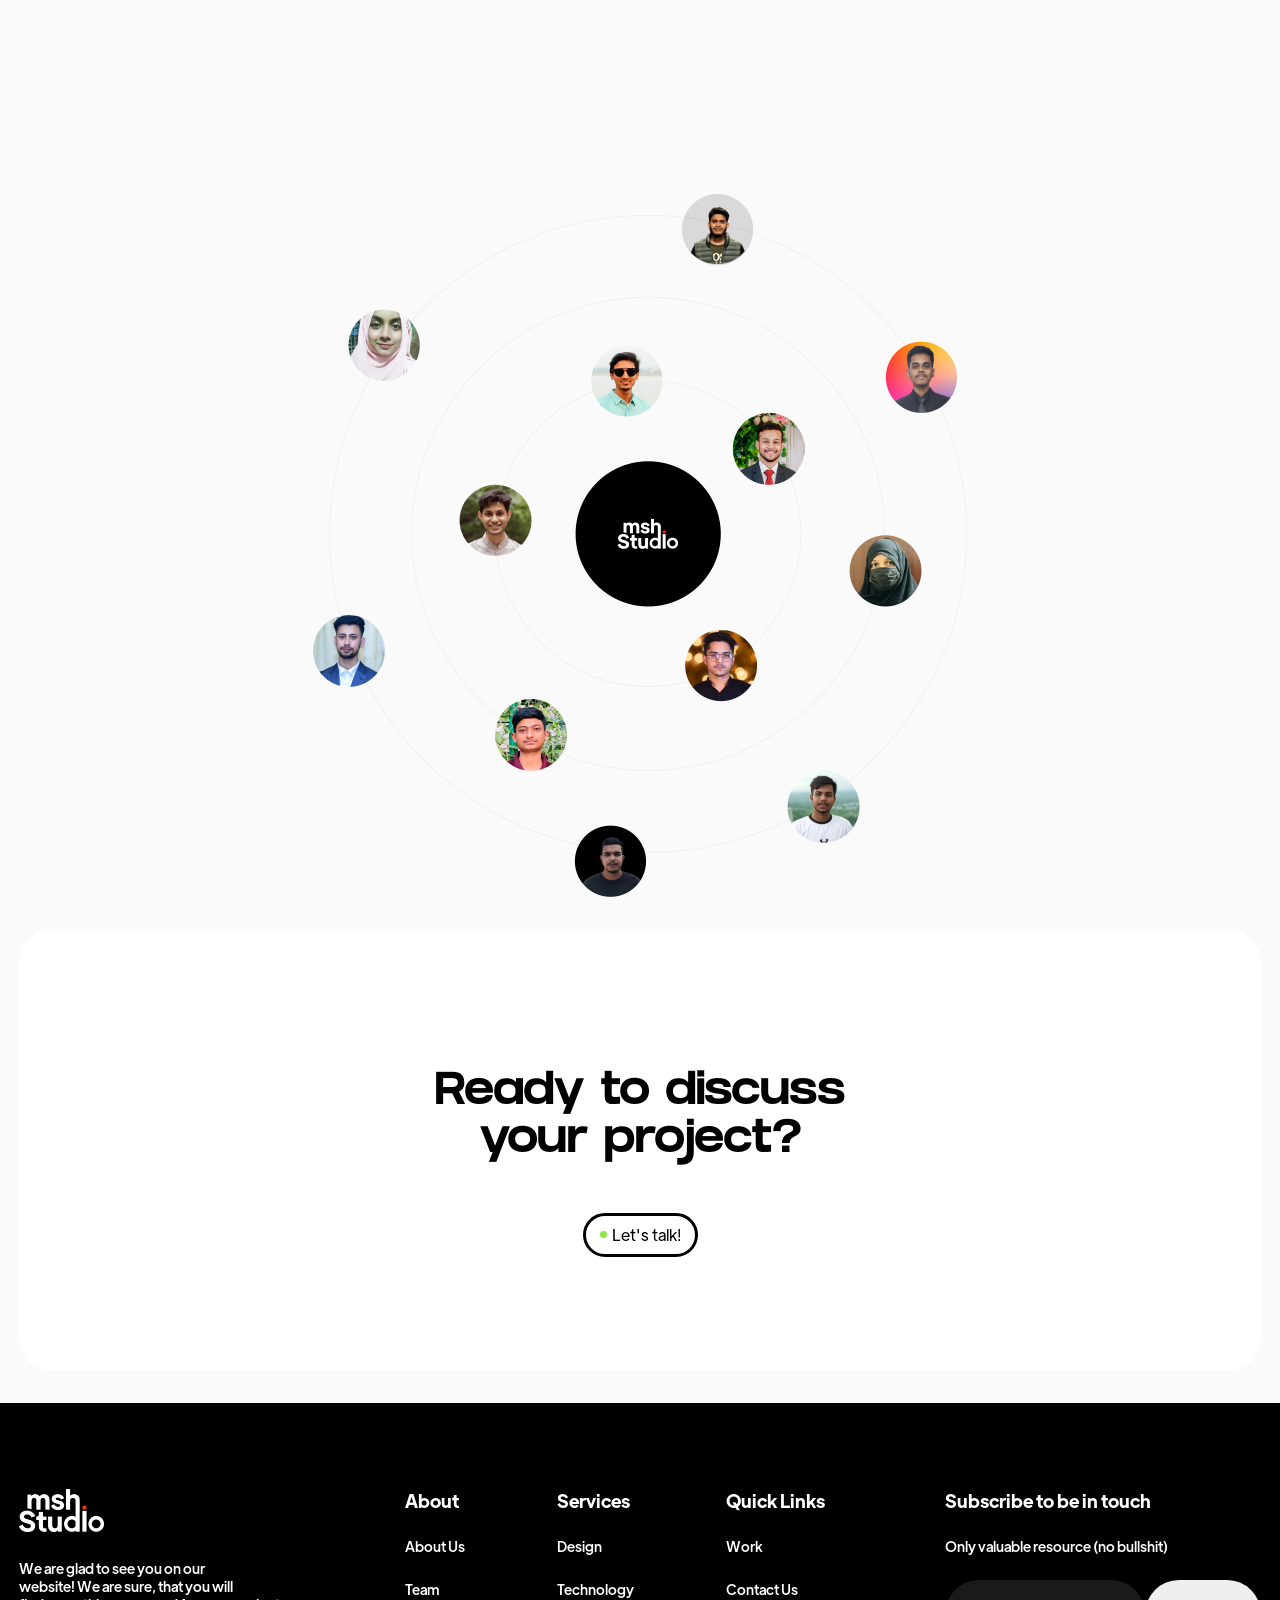
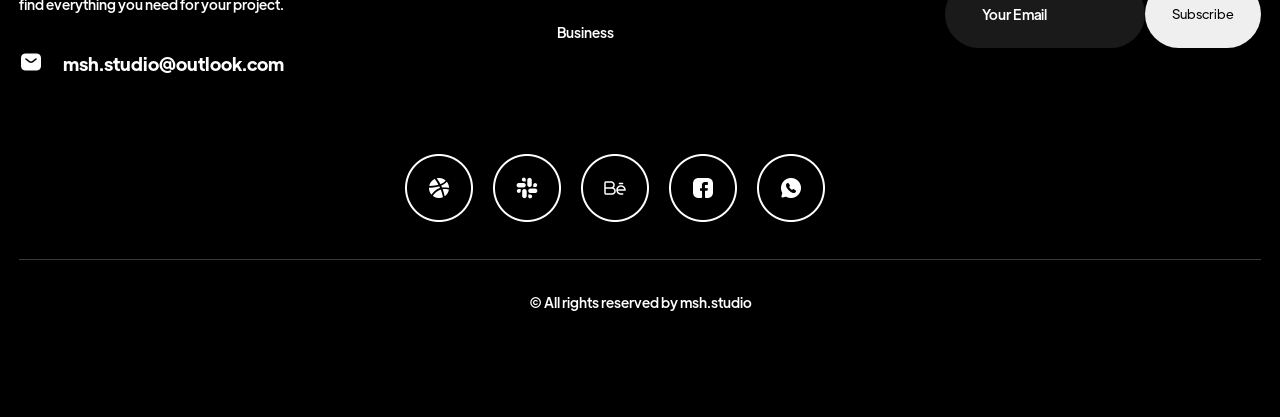
==== commit e0663ff0: "Add files via upload" ====
--- a/about.html
+++ b/about.html
@@ -22,10 +22,10 @@
           <a href="about.html">About</a>
           <a href="work.html">Work</a>
           <a href="contact.html">Contact</a>
-          <a href="#"><img class="icon" src="images/dribbble.png" alt="D"></a>
-          <a href="#"><img class="icon" src="images/be.png" alt="B"></a>
+          <a href="https://dribbble.com/uishyed"><img class="icon" src="images/dribbble.png" alt="D"></a>
+          <a href="https://www.behance.net/shyed"><img class="icon" src="images/be.png" alt="B"></a>
           <a href="#"><div class="line"></div></a>
-          <a href="#"><div class="btn"><div class="btn-green"></div>Let's talk!</div></a>
+          <a href="contact.html"><div class="btn"><div class="btn-green"></div>Let's talk!</div></a>
         </div>
         <div class="head-btn">
           <i class="fas fa-bars menu-btn"></i>
@@ -65,7 +65,7 @@
             </div>
             <div class="feedback-bottom">
               <p class="feedback-bottom-text top">Ready to discuss <br> your project?</p>
-              <div class="btn feedback-btn bottom"><div class="btn-green"></div>Let's talk!</div>
+              <a href="contact.html"><div class="btn feedback-btn bottom"><div class="btn-green"></div>Let's talk!</div></a>
             </div>
           </section>
         </div>
@@ -108,11 +108,11 @@
           </div>
           <div class="footer-row2">
             <div class="footer-icons">
-              <img src="images/f1.png" alt="Icon">
-              <img src="images/f2.png" alt="Icon">
-              <img src="images/f3.png" alt="Icon">
-              <img src="images/f4.png" alt="Icon">
-              <img src="images/f5.png" alt="Icon">
+              <a href="https://dribbble.com/uishyed"><img src="images/f1.png" alt="Icon"></a>
+              <a href="https://app.slack.com/huddle/T0574606V33/C0574608FL1"><img src="images/f2.png" alt="Icon"></a>
+              <a href="https://www.behance.net/shyed"><img src="images/f3.png" alt="Icon"></a>
+              <a href="https://www.facebook.com/profile.php?id=100092141329064&mibextid=ZbWKwL"><img src="images/f4.png" alt="Icon"></a>
+              <a href="https://wa.me/message/XKIOSQOUUUPIN1"><img src="images/f5.png" alt="Icon"></a>
             </div>
           </div>
         </div>
--- a/style.css
+++ b/style.css
@@ -3,6 +3,7 @@
   padding: 0;
   box-sizing: border-box;
   font-family: 'jakarta4';
+  text-decoration: none;
 }
 
 @font-face {
@@ -107,6 +108,7 @@
   font-size: 25px;
   cursor: pointer;
   display: none;
+  color: #000;
 }
 
 .line{
@@ -281,6 +283,13 @@
   align-items: center;
   justify-content: center;
   flex-direction: column;
+  transition: all .4s ease;
+}
+
+.service-name h6:hover{
+  background: #000;
+  color: #fafafa;
+  margin-top: -10px;
 }
 
 .horizontal-line{
@@ -308,9 +317,15 @@
   font-size: 16px;
 }
 
-.service-info img{
+.service-arrow{
   width: 115px;
   height: 115px;
+  transition: all .4s ease;
+  cursor: pointer;
+}
+
+.service-arrow:hover{
+  rotate: 30deg;
 }
 
 /*Work Section*/
@@ -381,10 +396,24 @@
   align-items: center;
   font-family: 'jakarta7';
   font-size: 10px;
+  transition: all .4s ease;
 }
 
 .row2{
   margin-top: 27px;
+}
+
+.work-tags{
+  display: flex;
+  align-items: center;
+  justify-content: flex-start;
+  cursor: pointer;
+}
+
+.work-showcase h6:hover{
+  margin-top: -1px;
+  background: #000;
+  color: #fafafa;
 }
 
 /*Expert Section*/
@@ -623,6 +652,7 @@
 
 .feedback-btn{
   margin: 46px auto 0px auto;
+  color: #000;
 }
 
 /*Footer Section*/
@@ -833,7 +863,7 @@
 .showcase{
   margin-top: 52px;
   padding-top: 1px;
-  height: 2010px;
+  height: 1525px;
   background: #fff;
   border-radius: 32px;
   padding-left: 51px;
@@ -899,6 +929,7 @@
   height: 62.05px;
   border: 0.5px solid #c2c2c2;
   background: #fafafa;
+  transition: all .4s ease;
   &:focus{
     border-color: #000;
   }
@@ -908,7 +939,7 @@
   background: #000;
   color: #fff;
   border: 0;
-  transition: all .4s ease;
+  margin-top: -20px;
 }
 
 .contact-btn2{
@@ -919,13 +950,14 @@
   font-family: 'jakarta4';
   font-size: 14px;
   margin-top: 61px;
+  transition: all .4s ease;
 }
 
 .contact-btn2:hover{
   background: #fafafa;
   color: #000;
   border: 0.5px solid #c2c2c2;
-  transition: all .4s ease;
+  margin-left: 20px;
 }
 
 .contact-gif img{
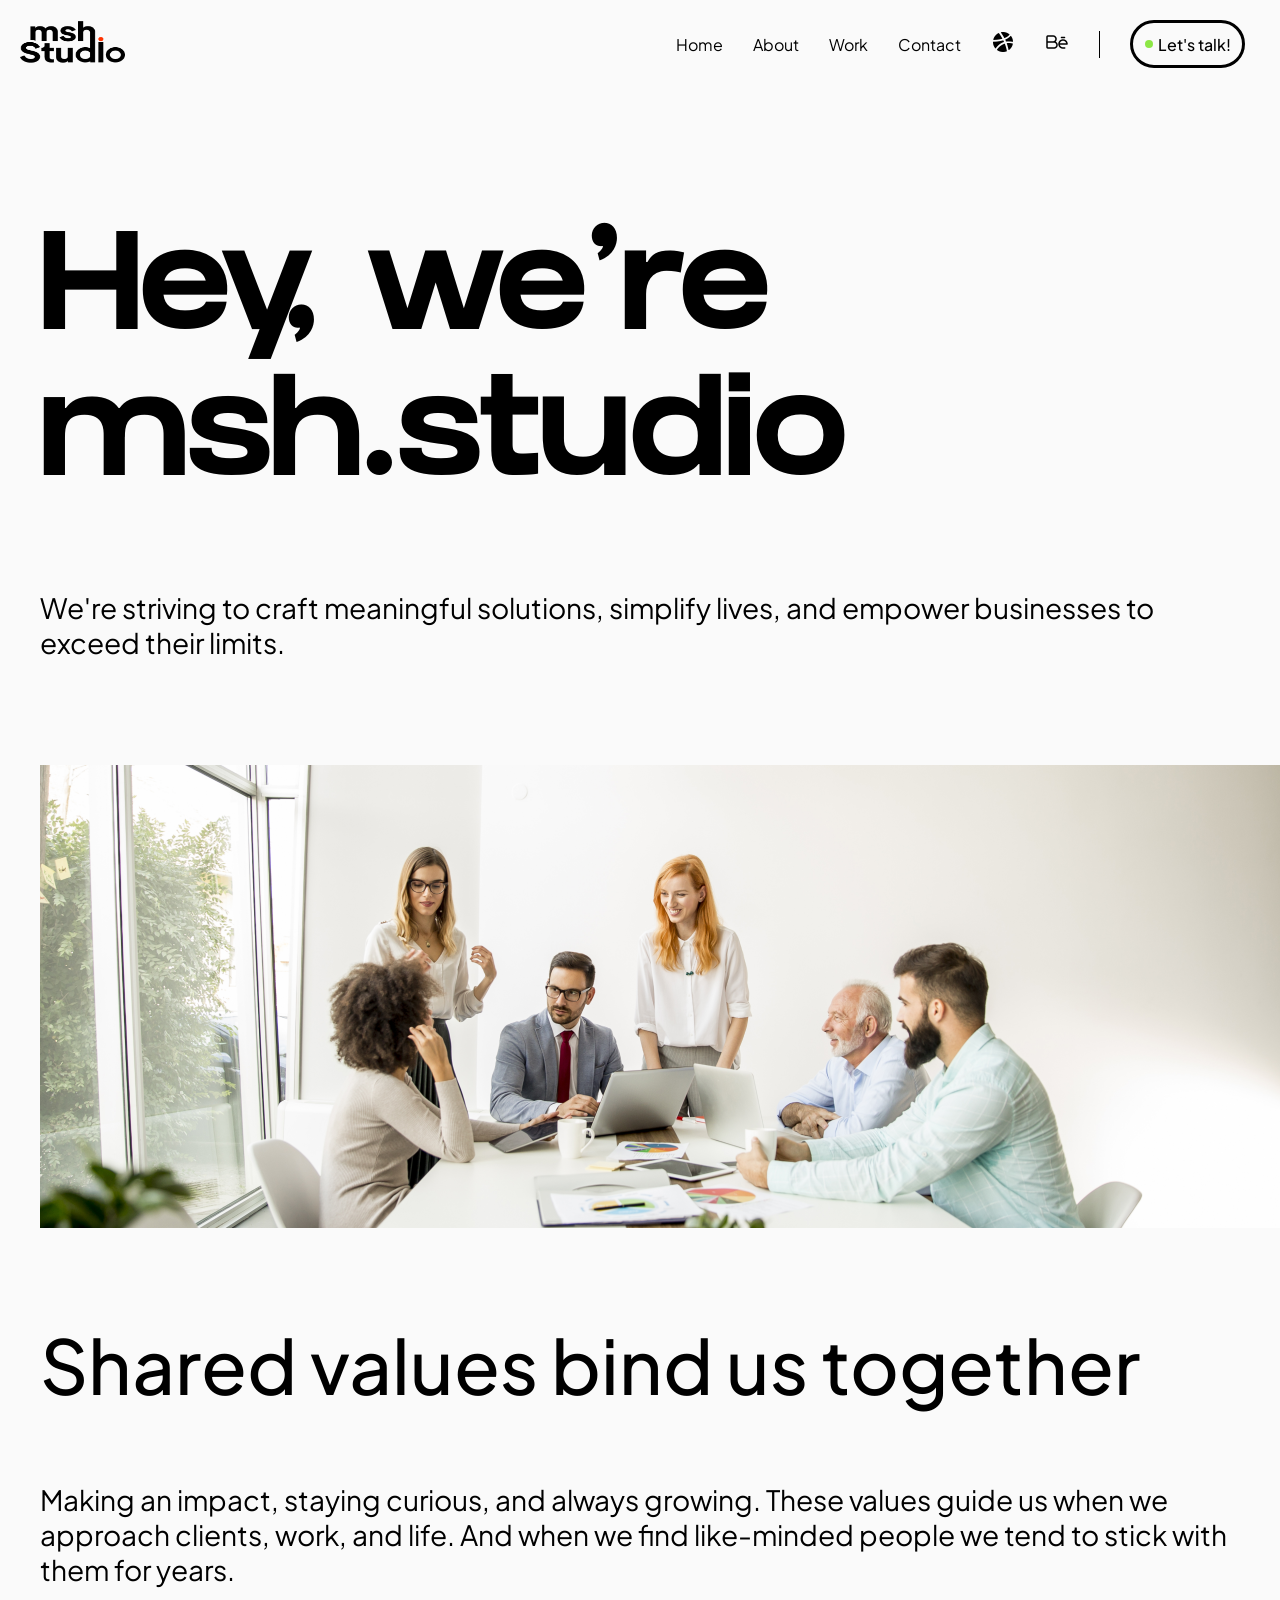
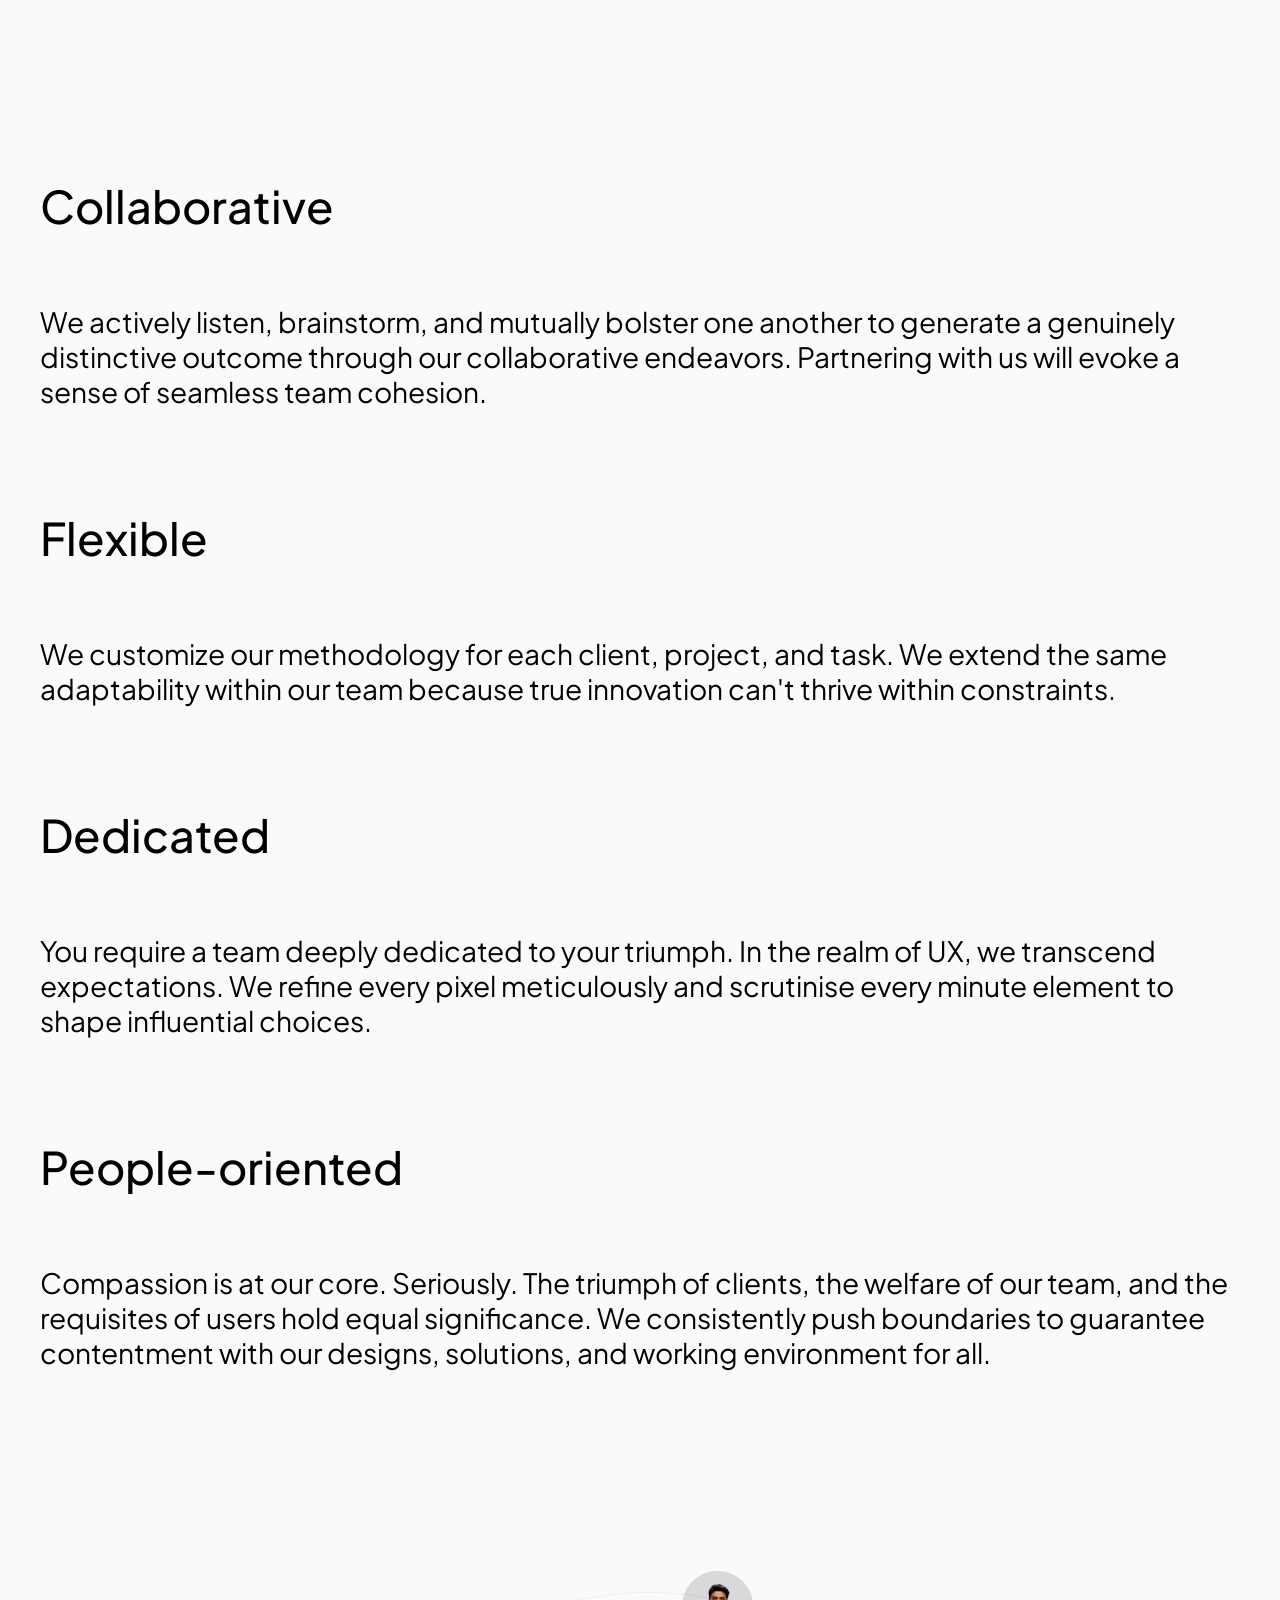
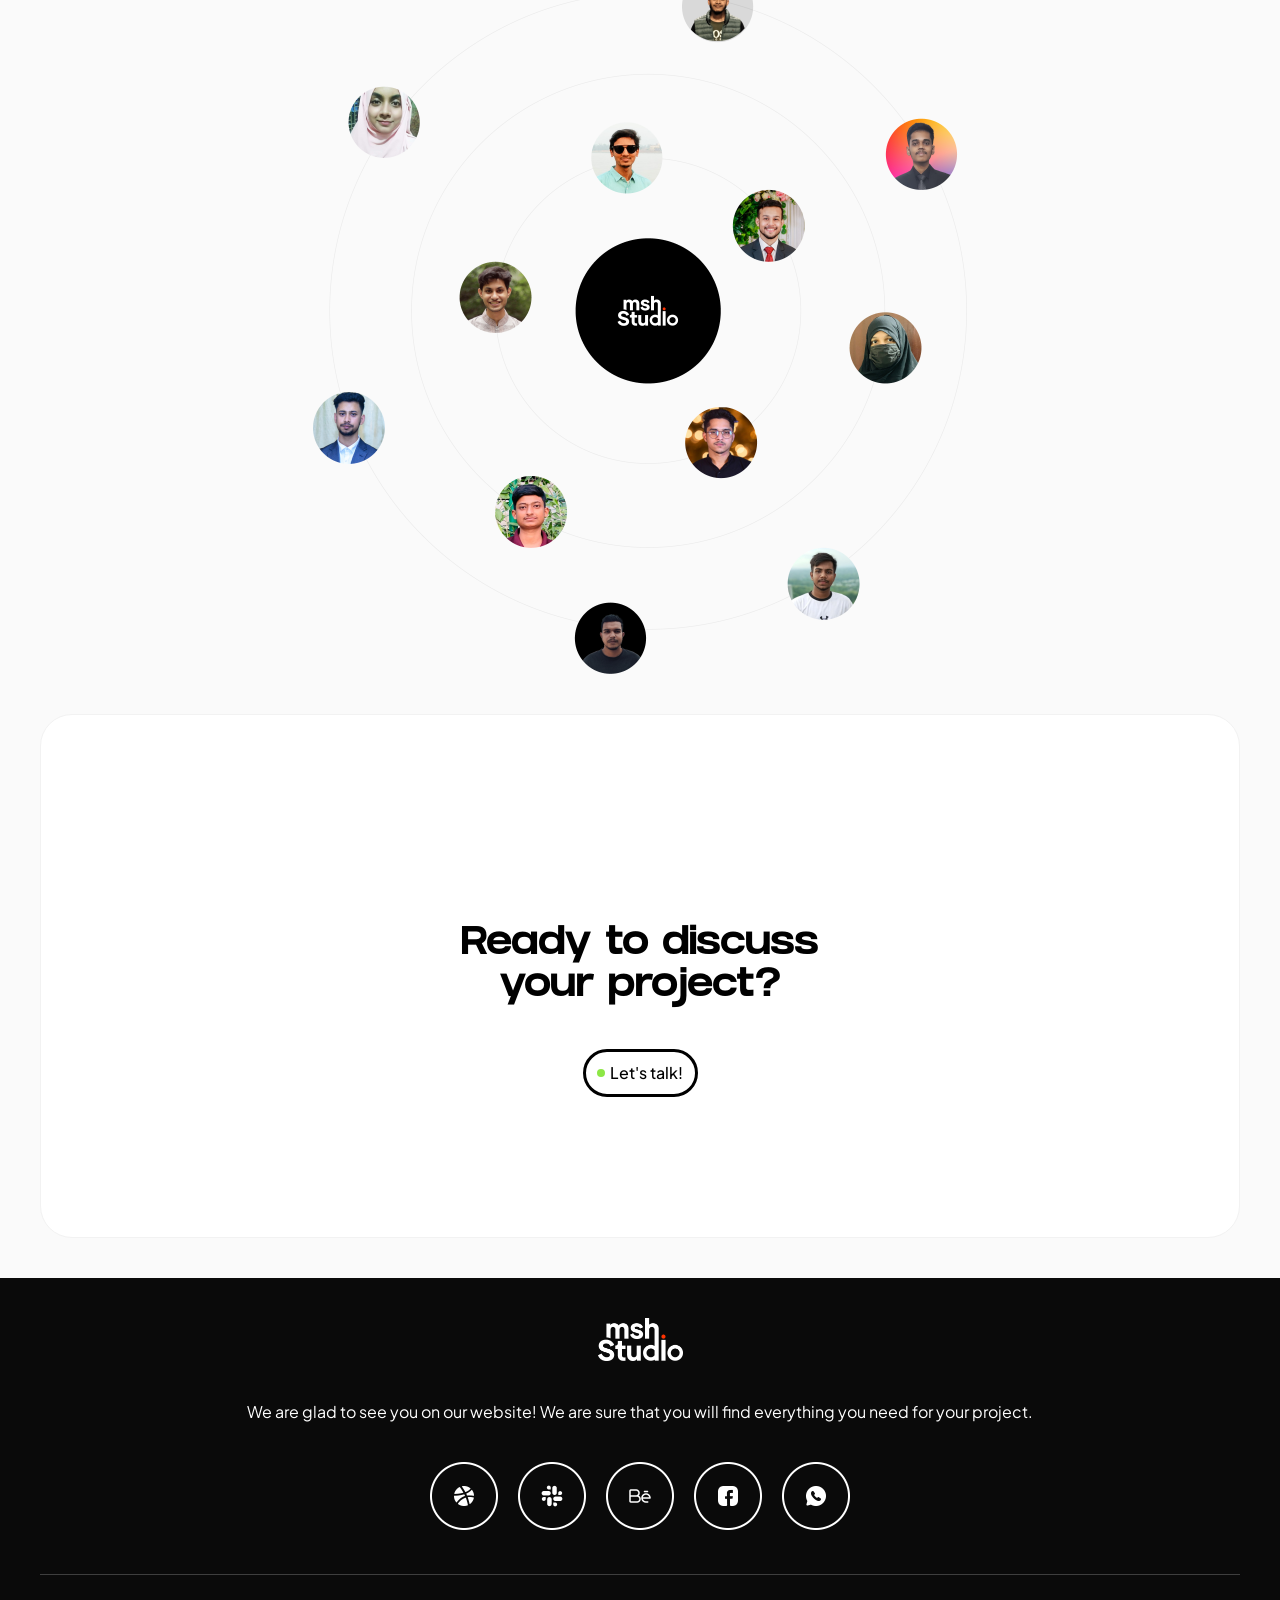
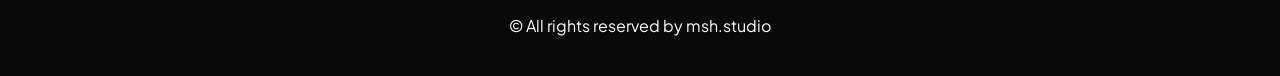
==== commit be5183a7: "clean code" ====
--- a/about.html
+++ b/about.html
@@ -1,138 +1,111 @@
 <!DOCTYPE html>
 <html lang="en">
+
 <head>
-    <meta charset="UTF-8">
-    <meta http-equiv="X-UA-Compatible" content="IE=edge">
-    <meta name="viewport" content="width=device-width, initial-scale=1.0">
-    <link rel="stylesheet" href="style.css">
-    <link rel="stylesheet" href="https://cdnjs.cloudflare.com/ajax/libs/font-awesome/6.4.2/css/all.min.css">
-    <title>msh.studio | About</title>
+  <meta charset="UTF-8">
+  <meta http-equiv="X-UA-Compatible" content="IE=edge">
+  <meta name="viewport" content="width=device-width, initial-scale=1.0">
+  <link rel="stylesheet" href="style.css">
+  <link rel="stylesheet" href="https://cdnjs.cloudflare.com/ajax/libs/font-awesome/6.4.2/css/all.min.css">
+  <title>msh.studio | About</title>
 </head>
+
 <body>
   <div id="preloader"></div>
   <!--Navbar-->
   <nav>
     <header>
-      <a href="#"><img class="brand" src="images/logo.png" alt="Logo"></a>
-        <div class="menu">
-          <div class="head-btn">
-            <i class="fas fa-times close-btn"></i>
+      <a href="index.html"><img class="brand" src="images/logo.png" alt="Logo"></a>
+      <div class="menu">
+        <div class="head-btn">
+          <i class="fas fa-times close-btn"></i>
+        </div>
+        <a href="index.html">Home</a>
+        <a href="about.html">About</a>
+        <a href="work.html">Work</a>
+        <a href="contact.html">Contact</a>
+        <a href="https://dribbble.com/uishyed"><img class="icon" src="images/dribbble.png" alt="dribbble"></a>
+        <a href="https://www.behance.net/shyed"><img class="icon" src="images/be.png" alt="behance"></a>
+        <a href="#">
+          <div class="line"></div>
+        </a>
+        <a href="contact.html">
+          <div class="btn">
+            <div class="btn-green"></div>Let's talk!
           </div>
-          <a href="index.html">Home</a>
-          <a href="about.html">About</a>
-          <a href="work.html">Work</a>
-          <a href="contact.html">Contact</a>
-          <a href="https://dribbble.com/uishyed"><img class="icon" src="images/dribbble.png" alt="D"></a>
-          <a href="https://www.behance.net/shyed"><img class="icon" src="images/be.png" alt="B"></a>
-          <a href="#"><div class="line"></div></a>
-          <a href="contact.html"><div class="btn"><div class="btn-green"></div>Let's talk!</div></a>
-        </div>
-        <div class="head-btn">
-          <i class="fas fa-bars menu-btn"></i>
-        </div>
+        </a>
+      </div>
+      <div class="head-btn">
+        <i class="fas fa-bars menu-btn"></i>
+      </div>
     </header>
   </nav>
-    <!--About Page-->
-    <div class="about-page">
-      <div class="container">
-        <div>
-          <section class="about-sec show-animate">
-            <h1 class="left">Hey, we're <br> msh.studio</h1>
-            <p class="about-text1 right">We're striving to craft meaningful solutions, simplify lives, and empower <br> businesses to exceed their limits.</p>
-            <img class="top" src="images/topteam.png" alt="Team">
-            <h3 class="right">Shared values bind us together</h3>
-            <p class="about-text1 left">Making an impact, staying curious, and always growing. These values guide us <br> when we approach clients, work, and life. And when we find like-minded people <br> we tend to stick with them for years.</p>
-            <div class="about-texts">
-              <div class="top">
-                <h1>Collaborative</h1>
-                <p>We actively listen, brainstorm, and mutually bolster one <br> another to generate a genuinely distinctive outcome through <br> our collaborative endeavors. Partnering with us will evoke a <br> sense of seamless team cohesion.</p>
-              </div>
-              <div class="top">
-                <h1>Flexible</h1>
-                <p>We customize our methodology for each client, project, and <br> task. We extend the same adaptability within our team <br> because true innovation can't thrive within constraints.</p>
-              </div>
-              <div class="top">
-                <h1>Dedicated</h1>
-                <p>You require a team deeply dedicated to your triumph. In the <br> realm of UX, we transcend expectations. We refine every pixel <br> meticulously and scrutinise every minute element to shape <br> influential choices.</p>
-              </div>
-              <div class="top">
-                <h1>People-oriented</h1>
-                <p>Compassion is at our core. Seriously. The triumph of clients, <br> the welfare of our team, and the requisites of users hold equal <br> significance. We consistently push boundaries to guarantee <br> contentment with our designs, solutions, and working <br> environment for all.</p>
-              </div>
+  <!--About Page-->
+  <section class="container about-page">
+      <div>
+        <h1>Hey, we're <br> msh.studio</h1>
+        <p>We're striving to craft meaningful solutions, simplify lives, and empower businesses to exceed their limits.</p>
+        <img src="images/topteam.png" alt="team image">
+        <h2>Shared values bind us together</h2>
+        <p class="about-text1 left">Making an impact, staying curious, and always growing. These values guide us when we approach clients, work, and life. And when we find like-minded people we tend to stick with them for years.</p>
+        <div class="abouts">
+          <div>
+            <h3>Collaborative</h3>
+            <p>We actively listen, brainstorm, and mutually bolster one another to generate a genuinely distinctive
+              outcome through our collaborative endeavors. Partnering with us will evoke a sense of seamless
+              team cohesion.</p>
+          </div>
+          <div>
+            <h3>Flexible</h3>
+            <p>We customize our methodology for each client, project, and task. We extend the same adaptability
+              within our team because true innovation can't thrive within constraints.</p>
+          </div>
+          <div>
+            <h3>Dedicated</h3>
+            <p>You require a team deeply dedicated to your triumph. In the realm of UX, we transcend expectations.
+              We refine every pixel meticulously and scrutinise every minute element to shape influential
+              choices.</p>
+          </div>
+          <div>
+            <h3>People-oriented</h3>
+            <p>Compassion is at our core. Seriously. The triumph of clients, the welfare of our team, and the
+              requisites of users hold equal significance. We consistently push boundaries to guarantee
+              contentment with our designs, solutions, and working environment for all.</p>
+          </div>
+        </div>
+        <div class="the-team">
+          <img src="images/team.png" alt="The Team">
+        </div>
+        <div class="talk">
+          <p>Ready to discuss <br> your project?</p>
+          <a href="contact.html">
+            <div class="talk-btn btn">
+              <div class="btn-green"></div>Let's talk!
             </div>
-            <div class="the-team bottom">
-              <img src="images/team.png" alt="The Team">
-            </div>
-            <div class="feedback-bottom">
-              <p class="feedback-bottom-text top">Ready to discuss <br> your project?</p>
-              <a href="contact.html"><div class="btn feedback-btn bottom"><div class="btn-green"></div>Let's talk!</div></a>
-            </div>
-          </section>
+          </a>
         </div>
       </div>
-    </div>
+  </section>
   <!--Footer Section-->
-  <section class="footer-section">
-    <div class="container bottom">
-      <div class="footer-top">
-        <div class="footer-left footer-div">
-          <div class="footer-logo">
-            <img src="images/logo2.png" alt="Logo">
-          </div>
-          <p class="footer-text1 f-left-text">We are glad to see you on our <br> website! We are sure, that you will <br> find everything you need for your project.</p>
-          <div class="footer-mail">
-            <div class="mail-image">
-              <img src="images/mail.png" alt="Mail">
-            </div>
-            <p class="footer-text2">msh.studio@outlook.com</p>
-          </div>
-        </div>
-        <div class="footer-div">
-          <div class="footer-row1">
-            <div class="footer-column">
-              <p class="footer-text2">About</p>
-              <p class="footer-text1 f-right-text">About Us</p>
-              <p class="footer-text1 f-right-text">Team</p>
-            </div>
-            <div class="footer-column">
-              <p class="footer-text2">Services</p>
-              <p class="footer-text1 f-right-text">Design </p>
-              <p class="footer-text1 f-right-text">Technology</p>
-              <p class="footer-text1 f-right-text">Business</p>
-            </div>
-            <div class="footer-column">
-              <p class="footer-text2">Quick Links</p>
-              <p class="footer-text1 f-right-text">Work</p>
-              <p class="footer-text1 f-right-text">Contact Us</p>
-            </div>
-          </div>
-          <div class="footer-row2">
-            <div class="footer-icons">
-              <a href="https://dribbble.com/uishyed"><img src="images/f1.png" alt="Icon"></a>
-              <a href="https://app.slack.com/huddle/T0574606V33/C0574608FL1"><img src="images/f2.png" alt="Icon"></a>
-              <a href="https://www.behance.net/shyed"><img src="images/f3.png" alt="Icon"></a>
-              <a href="https://www.facebook.com/profile.php?id=100092141329064&mibextid=ZbWKwL"><img src="images/f4.png" alt="Icon"></a>
-              <a href="https://wa.me/message/XKIOSQOUUUPIN1"><img src="images/f5.png" alt="Icon"></a>
-            </div>
-          </div>
-        </div>
-        <div class="footer-div">
-          <div class="footer-text2 f-right-text2">Subscribe to be in touch</div>
-          <div class="footer-text1 f-right-text">Only valuable resource (no bullshit)</div>
-          <div class="footer-form">
-            <input type="email" name="email" placeholder="Your Email">
-            <button>Subscribe</button>
-          </div>
-        </div>
+  <footer>
+    <div class="container footer">
+      <div>
+        <img src="images/logo2.png" alt="Logo">
+        <p>We are glad to see you on our website! We are sure that you will find everything you need for your project.</p>
+      </div>
+      <div class="footer-icons">
+        <a href="https://dribbble.com/uishyed"><img src="images/f1.png" alt="Icon"></a>
+        <a href="https://app.slack.com/huddle/T0574606V33/C0574608FL1"><img src="images/f2.png" alt="Icon"></a>
+        <a href="https://www.behance.net/shyed"><img src="images/f3.png" alt="Icon"></a>
+        <a href="https://www.facebook.com/profile.php?id=100092141329064&mibextid=ZbWKwL"><img src="images/f4.png" alt="Icon"></a>
+        <a href="https://wa.me/message/XKIOSQOUUUPIN1"><img src="images/f5.png" alt="Icon"></a>
       </div>
       <div class="horizontal-line grey"></div>
-      <div class="footer-bottom">
-        <p class="copyright">© All rights reserved by msh.studio</p>
-      </div>
+      <p class="copyright">© All rights reserved by msh.studio</p>
     </div>
-  </section>
+  </footer>
 
-  <script src="js/scrollreveal.min.js"></script>
-  <script src="js/index.js"></script>
+  <script src="index.js"></script>
 </body>
+
 </html>
--- a/style.css
+++ b/style.css
@@ -1,32 +1,13 @@
-*{
+@import url('https://fonts.googleapis.com/css2?family=Plus+Jakarta+Sans:ital,wght@0,200..800;1,200..800&display=swap');
+
+* {
   margin: 0;
   padding: 0;
   box-sizing: border-box;
-  font-family: 'jakarta4';
   text-decoration: none;
-}
-
-@font-face {
-  font-family: 'jakarta4';
-  src: url('fonts/jakarta400.otf') format('opentype');
-  font-weight: 400;
-  font-style: normal;
-  font-display: swap;
-}
-@font-face {
-  font-family: 'jakarta5';
-  src: url('fonts/jakarta500.otf') format('opentype');
-  font-weight: 500;
-  font-style: normal;
-  font-display: swap;
-}
-@font-face {
-  font-family: 'jakarta7';
-  src: url('fonts/jakarta700.otf') format('opentype');
-  font-weight: 700;
-  font-style: normal;
-  font-display: swap;
-}
+  scroll-behavior: smooth;
+}
+
 @font-face {
   font-family: 'grifter';
   src: url('fonts/grifter.otf') format('opentype');
@@ -35,16 +16,7 @@
   font-display: swap;
 }
 
-body{
-  margin-left: auto;
-  margin-right: auto;
-  background: #fafafa;
-  color: #000;
-  font-family: 'jakarta7';
-  overflow-x: hidden;
-}
-
-#preloader{
+#preloader {
   background: #fafafa url('images/logo.png') no-repeat center center;
   height: 100vh;
   width: 100%;
@@ -52,13 +24,20 @@
   z-index: 100;
 }
 
-.container{
-  max-width: 1242px;
-  margin-left: auto;
-  margin-right: auto;
-}
-
-nav{
+body {
+  background: #fafafa;
+  color: #000;
+  font-weight: 400;
+}
+
+.container {
+  max-width: 1200px;
+  margin: auto;
+}
+
+/*Navbar*/
+
+nav {
   width: 100%;
   background: #fafafa;
   position: sticky;
@@ -68,185 +47,141 @@
   animation: topToBot 1.5s;
 }
 
-header{
-  width: 1242px;
+header {
+  width: 1240px;
   display: flex;
   justify-content: space-between;
   align-items: center;
   padding: 20px 0;
-  margin-left: auto;
-  margin-right: auto;
-}
-
-header .brand{
-  padding-left: 20px;
+  margin: auto;
+}
+
+header .brand {
   width: 105px;
   height: 42px;
 }
 
-header .menu{
+header .menu {
   position: relative;
   display: flex;
   align-items: center;
   justify-content: space-between;
 }
 
-header .menu a{
+header .menu a {
   text-decoration: none;
-  font-family: 'jakarta4';
+  font-family: "Plus Jakarta Sans", sans-serif;
+  font-weight: 400;
   font-size: 16px;
   color: #000;
   margin: 0 15px;
 }
 
-.icon{
+.icon {
   width: 24px;
   height: 24px;
 }
 
-.head-btn{
-  font-size: 25px;
+.head-btn {
+  font-size: 24px;
   cursor: pointer;
   display: none;
   color: #000;
 }
 
-.line{
+.line {
   background: #000;
   width: 1px;
   height: 27px;
 }
 
-.btn{
+.btn {
+  font-family: "Plus Jakarta Sans", sans-serif;
+  font-weight: 500;
+  color: #000;
   display: flex;
   align-items: center;
   justify-content: center;
   column-gap: 5px;
   cursor: pointer;
   width: 115px;
-  height: 44px;
-  border-style: solid;
-  border-color: #000;
-  border-radius: 100px;
-}
-
-.btn-green{
-  width: 7px;
-  height: 7px;
+  height: 48px;
+  border: solid black;
+  border-radius: 50px;
+}
+
+.btn-green {
+  width: 8px;
+  height: 8px;
   background: #8DE746;
   border-radius: 50%;
 }
 
 /*Hero Section*/
 
-.home{
-  margin-top: 133px;
+.home {
+  margin-top: 100px;
   text-align: center;
 }
 
-.home p{
-  font-family: 'jakarta5';
+.home p {
+  font-family: "Plus Jakarta Sans", sans-serif;
+  font-weight: 500;
   font-size: 16px;
 }
 
-.home h1{
-  margin-top: 33px;
-  margin-bottom: 33px;
+.home h1 {
+  margin: 40px 0;
   font-family: 'grifter';
-  font-size: 141.2px;
-}
-
-.home img{
-  margin-top: 33px;
-  margin-bottom: 33px;
+  font-size: 140px;
+}
+
+.home img {
+  margin: 40px 0;
   width: 33px;
   height: 61px;
 }
 
-.company-names{
+.company-names {
   max-width: 1458px;
-  margin-left: auto;
-  margin-right: auto;
+  margin: auto;
   display: flex;
   align-items: center;
   justify-content: center;
   gap: 45px;
 }
 
-.company-name{
-  display: flex;
-  align-items: center;
-  justify-content: center;
-  gap: 45px;
-}
-
-.company-names h1{
-  font-family: 'jakarta7';
-  font-size: 39px;
+.company-names h1 {
+  font-family: "Plus Jakarta Sans", sans-serif;
+  font-weight: 700;
+  font-size: 40px;
   color: #000;
 }
 
 /*Service Section*/
 
-.service-section{
-  margin-top: 33px;
-}
-
-.service-details{
-  height: 440px;
+.service {
+  margin-top: 40px;
   background: #fff;
   border-radius: 32px;
-  display: flex;
-  justify-content: space-between;
-  padding: 20px;
-}
-
-.service-left{
-  margin-top: 49px;
-  margin-left: 82px;
-  display: flex;
-  flex-direction: column;
-  gap: 90px;
-}
-
-.service-right{
-  display: flex;
-  flex-direction: column;
-  width: 683px;
-  background: #fff;
-  border-style: solid;
-  border-color: #C7C7C7;
-  border-radius: 32px;
-  padding-top: 30px;
-  padding-left: 56px;
-}
-
-.service-para{
-  font-family: 'jakarta5';
-  font-size: 28px;
-}
-.service-details img{
-  width: 97px;
-  height: 97px;
-}
-
-.service-icon img{
-  display: block;
-  margin-left: auto;
-  margin-right: 60px;
-  width: 73px;
-  height: 73px;
-}
-
-/*Service Section 2*/
-
-.service{
-  display: flex;
-  align-items: center;
-  justify-content: space-between;
-}
-
-.service-top{
+  padding: 40px;
+}
+
+.service h1 {
+  font-family: "Plus Jakarta Sans", sans-serif;
+  font-weight: 700;
+  font-size: 100px;
+  text-align: center;
+}
+
+.service p {
+  font-family: "Plus Jakarta Sans", sans-serif;
+  font-weight: 400;
+  font-size: 18px;
+  text-align: center;
+}
+
+.service-top {
   display: flex;
   flex-direction: column;
   align-items: center;
@@ -254,767 +189,548 @@
   gap: 33px;
 }
 
-.service h1{
-  font-family: 'jakarta7';
-  font-size: 100px;
-}
-
-.service p{
-  font-family: 'jakarta7';
-  font-size: 20px;
-}
-
-.service-name{
-  display: flex;
-  align-items: center;
-  justify-content: flex-end;
-  margin-top: 10px;
+.service-name {
+  display: flex;
+  justify-content: center;
+  margin-top: 20px;
   gap: 8px;
 }
 
-.service-name h6{
-  width: 139.33px;
-  height: 50.67px;
-  font-family: 'jakarta4';
-  font-size: 11.43px;
+.service-name h6 {
+  width: 140px;
+  height: 48px;
+  font-family: "Plus Jakarta Sans", sans-serif;
+  font-weight: 400;
+  font-size: 12px;
   border: 1px solid #c2c2c2;
-  border-radius: 39.06px;
+  border-radius: 50px;
   display: flex;
   align-items: center;
   justify-content: center;
   flex-direction: column;
   transition: all .4s ease;
-}
-
-.service-name h6:hover{
+  cursor: pointer;
+}
+
+.service-name h6:hover {
   background: #000;
   color: #fafafa;
-  margin-top: -10px;
-}
-
-.horizontal-line{
+  scale: 1.1;
+}
+
+.horizontal-line {
   background: #D2D2D2;
   width: 100%;
   height: 1px;
+  margin-top: 40px;
+}
+
+.services {
   margin-top: 33px;
-}
-
-.service-info{
-  margin-top: 33px;
   display: flex;
   align-items: center;
   justify-content: space-between;
 }
 
-.service-info h1{
-  font-family: 'jakarta4';
-  font-size: 90px;
-}
-
-.service-info p{
+.services h1 {
+  font-family: "Plus Jakarta Sans", sans-serif;
+  font-weight: 700;
+  font-size: 80px;
+  text-align: start;
+}
+
+.services p {
   margin-top: 15px;
-  font-family: 'jakarta5';
+  font-family: "Plus Jakarta Sans", sans-serif;
+  font-weight: 500;
   font-size: 16px;
-}
-
-.service-arrow{
-  width: 115px;
-  height: 115px;
+  text-align: start;
+}
+
+.service-arrow {
+  width: 100px;
+  height: 100px;
   transition: all .4s ease;
   cursor: pointer;
 }
 
-.service-arrow:hover{
+.service-arrow:hover {
   rotate: 30deg;
 }
 
+/*Expert Section*/
+
+.expert {
+  margin-top: 40px;
+  display: flex;
+  align-items: center;
+  justify-content: space-between;
+}
+
+.expert div:first-child {
+  display: flex;
+  flex-direction: column;
+  align-items: center;
+  justify-content: center;
+  gap: 80px;
+}
+
+.expert p {
+  font-family: "Plus Jakarta Sans", sans-serif;
+  font-weight: 700;
+  font-size: 45px;
+  transform: rotate(270deg);
+}
+
+.expert img {
+  width: 18.5px;
+  height: 58px;
+}
+
+.expert-list {
+  display: grid;
+  grid-template-columns: auto auto;
+  justify-content: center;
+  align-items: center;
+  gap: 20px;
+}
+
+.expert-list h1 {
+  display: flex;
+  flex-direction: column;
+  align-items: center;
+  justify-content: center;
+  width: 400px;
+  height: 100px;
+  background: #fff;
+  border-radius: 20px;
+  font-size: 24px;
+  font-family: "Plus Jakarta Sans", sans-serif;
+  font-weight: 700;
+  cursor: pointer;
+  transition: all .6s ease;
+}
+
+.expert-list h1:hover {
+  background: #000;
+  color: #fff;
+  margin-left: -10px;
+}
+
 /*Work Section*/
 
-.work-section{
-  margin-top: 33px;
-  padding-top: 96px;
-  padding-left: 59px;
-  height: 1246px;
+.work {
+  margin-top: 40px;
+  padding-top: 80px;
+  padding: 60px;
   background: #fff;
   border-radius: 32px;
 }
 
-.work-section h3{
-  margin-top: 20px;
-  font-family: 'jakarta7';
-  font-size: 28px;
-}
-
-.work-showcase h4{
-  margin-top: 23px;
-  margin-left: 32px;
-  font-family: 'jakarta7';
-  font-size: 23.2px;
-}
-
-.work-section h5{
-  font-family: 'jakarta7';
-  font-size: 20px;
-}
-
-.work-showcase{
-  margin-top: 59px;
-  margin-right: 51px;
-}
-
-.work-row{
-  display: flex;
-  align-items: center;
-  justify-content: space-between;
-}
-
-.work-item{
-  width: 552.74px;
-  height: 455.78px;
+.work-showcase {
+  margin: auto;
+  display: grid;
+  grid-template-columns: auto auto;
+  justify-content: center;
+  gap: 20px;
+}
+
+.work h2 {
+  font-family: "Plus Jakarta Sans", sans-serif;
+  font-weight: 700;
+  text-align: center;
+  margin-bottom: 20px;
+}
+
+.work p {
+  font-family: "Plus Jakarta Sans", sans-serif;
+  font-weight: 400;
+  text-align: center;
+  margin-bottom: 40px;
+}
+
+.work-card h1 {
+  margin-top: 10px;
+  font-family: "Plus Jakarta Sans", sans-serif;
+  font-weight: 700;
+  font-size: 24px;
+}
+
+.work-card {
   border: 0.5px solid #F2F2F2;
-  border-radius: 29.83px;
-}
-
-.work-showcase img{
-  margin-top: 25px;
-  margin-left: 32px;
-  width: 488.1px;
-  height: 286.73px;
   border-radius: 32px;
 }
 
-.work-showcase h6{
-  margin-top: 27px;
-  margin-left: 32px;
-  width: 146.68px;
-  height: 36.46px;
-  border-radius: 58.01px;
+.work-card div:first-child {
+  margin: 40px;
+}
+
+.work-card img {
+  width: 450px;
+  height: 250px;
+  border-radius: 32px;
+  cursor: pointer;
+  transition: all .4s ease;
+}
+
+.work-tags {
+  margin-top: 10px;
+  display: flex;
+  align-items: center;
+  justify-content: start;
+  gap: 12px;
+  cursor: pointer;
+}
+
+.work-tags h6 {
+  width: 140px;
+  height: 48px;
+  border-radius: 50px;
   background: #F0F0F0;
   display: flex;
   flex-direction: column;
   justify-content: center;
   align-items: center;
-  font-family: 'jakarta7';
-  font-size: 10px;
+  font-family: "Plus Jakarta Sans", sans-serif;
+  font-weight: 700;
+  font-size: 12px;
   transition: all .4s ease;
 }
 
-.row2{
-  margin-top: 27px;
-}
-
-.work-tags{
-  display: flex;
-  align-items: center;
-  justify-content: flex-start;
-  cursor: pointer;
-}
-
-.work-showcase h6:hover{
-  margin-top: -1px;
+.work-tags h6:hover {
+  scale: 1.1;
   background: #000;
   color: #fafafa;
 }
 
-/*Expert Section*/
-
-.expert-section{
-  margin-top: 33px;
-}
-
-.expert-details, .expert-right{
-  display: flex;
-  align-items: center;
-  justify-content: space-between;
-}
-
-.expert-details{
-  height: 479px;
-}
-
-.expert-left{
-  display: flex;
-  flex-direction: column;
-  align-items: center;
-  justify-content: center;
-  gap: 80px;
-}
-
-.exp-text{
-  font-family: 'jakarta5';
-  font-size: 46px;
-  transform: rotate(270deg);
-}
-
-.expert-left img{
-  width: 18.5px;
-  height: 58px;
-}
-
-.expert-right{
-  gap: 20px;
-}
-
-.expert-list1, .expert-list2{
-  display: flex;
-  flex-direction: column;
-  gap: 30px;
-}
-
-.expert-list1{
-  margin-left: 100px;
-}
-
-.expert-list2{
-  margin-right: 60px;
-}
-
-.exp-list{
-  text-align: center;
-  display: flex;
-  flex-direction: column;
-  align-items: center;
-  justify-content: center;
-  width: 406px;
-  height: 99px;
-  background: #fff;
-  border-radius: 23px;
-  font-size: 24px;
-  font-family: 'jakarta7';
-  cursor: pointer;
-  transition: all .6s ease;
-}
-
-.exp-list:hover{
-  background: #000;
-  color: #fff;
-  margin-left: -15px;
-}
-
-/* Team Section */
-
-.shyed{
-  margin-top: 33px;
-  display: flex;
-  align-items: center;
-  justify-content: space-between;
-  height: 473px;
-  background: #fff;
-  border-radius: 32px;
-}
-
-.shyed-text{
-  margin-left: 87px;
-}
-
-.shyed-image img{
-  width: 53px;
-  height: 53px;
-}
-
-.shyed-text1{
-  font-family: 'jakarta7';
-  font-size: 46px;
-  margin-top: 55px;
-}
-
-.shyed-social-media{
-  margin-left: 150px;
-}
-
-.shyed-name{
-  font-family: 'jakarta7';
-  font-size: 24px;
-}
-
-.shyed-details{
-  margin-top: 19px;
-  font-family: 'jakarta5';
-  font-size: 20px;
-}
-
-.social-icons img{
-  margin-top: 31px;
-  width: 24px;
-  height: 24px;
-}
-
-.shyed-photo img{
-  margin-top: 35px;
-  width: 500px;
-  height: 440px;
-}
-
 /*Feedback Section*/
 
-.feedback-section{
-  margin-top: 33px;
-}
-
-.feedback-text1{
-  font-size: 28px;
-  font-family: 'jakarta7';
-  text-align: center;
-}
-
-.feedback-text2{
-  margin-top: 33px;
+.feedback {
+  margin-top: 40px;
+}
+
+.feedback-heading {
   font-size: 90px;
   font-family: 'grifter';
   text-align: center;
 }
 
-.feedback-divs{
-  display: flex;
-  align-items: center;
-  justify-content: space-between;
-}
-
-.feedback-div{
-  width: 397.72px;
-  height: 354.45px;
-  border-radius: 37.95px;
-  background: #fff;
-}
-
-.feedback-div-center{
+.swiper {
+  margin-top: 40px;
+  width: 600px;
+  height: 300px;
+}
+
+.swiper-slide {
+  background-color: #fff;
+  padding: 40px;
+  border: 1px solid #F2F2F2;
+  border-radius: 20px;
+}
+
+.swiper-slide img {
+  width: 60px;
+  width: 60px;
+}
+
+.swiper-slide h3 {
+  margin-top: 10px;
+  font-family: "Plus Jakarta Sans", sans-serif;
+  font-weight: 400;
+  font-size: 24px;
+  color: #000;
+}
+
+.swiper-slide p {
+  margin-top: 10px;
+  font-family: "Plus Jakarta Sans", sans-serif;
+  font-weight: 400;
+  font-size: 14px;
+  color: #868686;
+}
+
+/*Footer Section*/
+
+footer {
+  margin-top: 40px;
+  padding-top: 40px;
+  background: #0a0a0a;
   display: flex;
   flex-direction: column;
-  gap: 22px;
-  justify-content: space-between;
-}
-
-.feedback-center{
-  width: 409.1px;
-  height: 166.2px;
-  border-radius: 37.95px;
-  background: #fff;
-  display: flex;
-  align-items: center;
-  justify-content: flex-start;
-  gap: 16px;
-}
-
-.feedback-profile img{
-  width: 69.07px;
-  width: 69.07px;
-  margin-top: 55px;
-  margin-left: 47px;
-}
-
-.feedback-center-profile img{
-  width: 69.07px;
-  width: 69.07px;
-  margin-left: 19px;
-}
-
-.feedback-div-text1{
-  margin-top: 31px;
-  margin-left: 47px;
-  font-family: 'jakarta4';
-  font-size: 22.77px;
-  color: #000;
-}
-
-.feedback-div-text2{
-  margin-top: 16px;
-  margin-left: 47px;
-  font-family: 'jakarta4';
-  font-size: 12.14px;
-  color: #868686;
-}
-
-.feedback-center h3{
-  font-family: 'jakarta4';
-  font-size: 14.7px;
-}
-
-.feedback-center p{
-  margin-top: 10px;
-  font-family: 'jakarta4';
-  font-size: 12.14px;
-  color: #868686;
-}
-
-.feedback-bottom{
-  margin-top: 33px;
-  padding-top: 141px;
-  height: 440px;
-  border-radius: 32px;
-  background: #fff;
-}
-
-.feedback-bottom-text{
-  font-family: 'grifter';
-  font-size: 46px;
-  text-align: center;
-}
-
-.feedback-btn{
-  margin: 46px auto 0px auto;
-  color: #000;
-}
-
-/*Footer Section*/
-
-.footer-section{
-  margin-top: 33px;
-  background: #000;
-  height: 614px;
-}
-
-.footer-top{
-  display: flex;
-  justify-content: space-between;
-}
-
-.footer-logo img{
+  gap: 40px;
+}
+
+.footer div:first-child {
+  display: flex;
+  flex-direction: column;
+  align-items: center;
+}
+
+.footer img {
   width: 85px;
   height: 43px;
-  margin-top: 86px;
-}
-
-.footer-text1{
-  font-family: 'jakarta5';
-  font-size: 14px;
+}
+
+.footer p {
+  text-align: center;
+  font-family: "Plus Jakarta Sans", sans-serif;
+  font-weight: 400;
   color: #fff;
-}
-
-.footer-text2{
-  font-family: 'jakarta7';
-  font-size: 18px;
-  color: #fff;
-}
-
-.f-left-text{
-  margin-top: 23px;
-}
-
-.f-left-text2{
-  margin-top: 37px;
-}
-
-.footer-mail{
-  display: flex;
-  align-items: center;
-  justify-content: space-between;
-  column-gap: 18px;
-  margin-top: 37px;
-}
-
-.mail-image img{
-  width: 24px;
-  height: 24px;
-}
-
-.footer-row1{
-  margin-top: 86px;
-  display: flex;
-  justify-content: space-between;
-}
-
-.f-right-text{
-  margin-top: 25px;
-}
-
-.footer-icons{
-  display: flex;
-  align-items: center;
-  justify-content: space-between;
-  margin-top: 113px;
+  margin: 40px 0;
+}
+
+.footer-icons {
+  display: flex;
+  align-items: center;
+  justify-content: center;
   column-gap: 20px;
 }
 
-.footer-icons img{
+.footer a img {
   width: 68px;
   height: 68px;
   transition: all .4s ease;
   cursor: pointer;
 }
 
-.footer-icons img:hover{
+.footer a img:hover {
   margin-top: -20px;
 }
 
-.f-right-text2{
-  margin-top: 86px;
-}
-
-.footer-form{
-  margin-top: 25px;
-  display: flex;
-  align-items: center;
-  justify-content: space-between;
-}
-
-.footer-form input{
-  width: 200px;
-  height: 68px;
-  border-radius: 100px;
-  font-family: 'jakarta5';
-  font-size: 14px;
-  color: #fff;
-  background: #1A1A1A;
-  border-style: none;
-  padding-left: 37px;
-
-  &::placeholder{
-    font-family: 'jakarta5';
-    font-size: 14px;
-    color: #fff;
-  }
-
-  &:focus{
-    outline: none;
-  }
-}
-
-.footer-form button{
-  width: 116px;
-  height: 68px;
-  border-radius: 100px;
-  outline: none;
-  border: 0;
-}
-
-.copyright{
-  color: #fff;
-  font-size: 14px;
-  font-family: 'jakarta5';
-  text-align: center;
-  margin-top: 33px;
-}
-
-.grey{
+.grey {
+  width: 1200px;
   background: #7c7c7c;
-  opacity: 46%;
+  opacity: 45%;
 }
 
 /*About Page*/
 
-.about-page{
-  margin-top: 146px;
-  overflow: hidden;
-}
-
-.about-page h1{
+.about-page {
+  margin-top: 140px;
+}
+
+.about-page h1 {
   font-family: 'grifter';
-  font-size: 141.2px;
-}
-
-.about-text1, .about-texts p{
-  font-family: 'jakarta4';
+  font-size: 140px;
+}
+
+.about-page p {
+  font-family: "Plus Jakarta Sans", sans-serif;
+  font-weight: 400;
   font-size: 28px;
   margin-top: 70px;
 }
 
-.about-page img{
+.about-page img {
   margin-top: 105px;
   width: 1242px;
   height: 463px;
 }
 
-.about-page h3{
+.about-page h2 {
   margin-top: 85px;
-  font-family: 'jakarta4';
+  font-family: "Plus Jakarta Sans", sans-serif;
+  font-weight: 500;
   font-size: 75px;
 }
 
-.about-texts{
+.about-page h3 {
+  font-family: "Plus Jakarta Sans", sans-serif;
+  font-weight: 500;
+  margin-top: 100px;
+  font-size: 45px;
+}
+
+.abouts {
   display: flex;
   flex-direction: column;
   margin-top: 90px;
   align-items: center;
 }
 
-.about-text2, .about-texts h1{
-  margin-top: 100px;
-  font-family: 'jakarta7';
-  font-size: 45px;
-}
-
-.the-team img{
+.the-team img {
   display: block;
-  margin-top: 213px;
-  margin-left: auto;
-  margin-right: auto;
+  margin: 200px auto 0 auto;
   width: 654px;
   height: 703.82px;
 }
 
-/*Work Page*/
-
-.work-page{
-  margin-top: 104px;
-}
-
-.work-text{
-  font-family: 'jakarta7';
-  font-size: 20px;
+.talk {
+  margin-top: 40px;
+  padding: 140px 0;
+  border: 1px solid #F2F2F2;
+  border-radius: 32px;
+  background: #fff;
+}
+
+.talk p {
+  font-family: 'grifter';
+  font-size: 40px;
   text-align: center;
 }
 
-.work-page h1{
-  margin-top: 46px;
-  font-family: 'grifter';
-  font-size: 138px;
-}
-
-.showcase{
-  margin-top: 52px;
-  padding-top: 1px;
-  height: 1525px;
-  background: #fff;
-  border-radius: 32px;
-  padding-left: 51px;
+.talk-btn {
+  margin: 40px auto 0px auto;
 }
 
 /*Contact Page*/
 
-.contact-page{
-  margin-top: 91px;
-}
-
-.contact-columns{
-  display: flex;
+.contact-page {
+  margin-top: 80px;
+  display: flex;
+  align-items: center;
   justify-content: space-between;
-  align-items: center;
-}
-
-.contact-form{
-  display: flex;
-  align-items: center;
-  column-gap: 76px;
-}
-
-.contact-page input{
-  width: 298px;
-  height: 62.05px;
+}
+
+form {
+  display: flex;
+  flex-direction: column;
+  gap: 40px;
+}
+
+.user-details {
+  display: flex;
+  gap: 20px;
+}
+
+.user {
+  display: flex;
+  flex-direction: column;
+}
+
+.user label {
+  font-family: "Plus Jakarta Sans", sans-serif;
+  font-weight: 400;
+}
+
+.user input {
+  width: 300px;
+  height: 48px;
   border: 0;
   background: #fafafa;
   border-bottom: 1px solid #c5c5c5;
-  &::placeholder{
+  font-family: "Plus Jakarta Sans", sans-serif;
+  font-weight: 500;
+
+  &::placeholder {
     color: #c2c2c2;
   }
-  &:focus{
+
+  &:focus {
     outline: none;
   }
 }
 
-.contact-text1{
-  font-family: 'jakarta4';
-  font-size: 16px;
-}
-
-.contact-row{
-  margin-top: 34px;
-  font-family: 'jakarta4';
-  font-size: 14px;
-}
-
-.contact-row h6{
-  font-family: 'jakarta7';
+.contact-page h6 {
+  font-family: "Plus Jakarta Sans", sans-serif;
+  font-weight: 700;
   font-size: 20px;
   margin-bottom: 25px;
 }
 
-.contact-inner-row, .contact-outer-row2{
-  display: flex;
-  align-items: center;
-  column-gap: 16px;
-}
-
-.contact-btn1{
-  width: 170.65px;
-  height: 62.05px;
+.radio-group {
+  display: grid;
+  grid-template-columns: auto auto auto auto;
+  gap: 10px;
+}
+
+.radio-input {
+  display: none;
+}
+
+.radio-label {
+  width: 170px;
+  height: 60px;
   border: 0.5px solid #c2c2c2;
+  border-radius: 50px;
   background: #fafafa;
   transition: all .4s ease;
-  &:focus{
-    border-color: #000;
-  }
-}
-
-.contact-btn1:hover{
-  background: #000;
+  display: flex;
+  align-items: center;
+  justify-content: center;
+  cursor: pointer;
+  font-size: 14px;
+  font-family: "Plus Jakarta Sans", sans-serif;
+  font-weight: 500;
+}
+
+.radio-input:checked + .radio-label {
+  border-color: #000000;
+}
+
+.radio-label:hover {
+  background-color: #000;
   color: #fff;
-  border: 0;
-  margin-top: -20px;
-}
-
-.contact-btn2{
-  width: 171px;
-  height: 57.53px;
-  background: #000;
+}
+
+.contact-page button {
+  width: 170px;
+  height: 60px;
+  background-color: #000;
   color: #fff;
-  font-family: 'jakarta4';
+  font-family: "Plus Jakarta Sans", sans-serif;
+  font-weight: 400;
+  border-radius: 50px;
   font-size: 14px;
-  margin-top: 61px;
+  margin-top: 40px;
+  cursor: pointer;
   transition: all .4s ease;
 }
 
-.contact-btn2:hover{
-  background: #fafafa;
+.contact-page button:hover {
+  background-color: #fafafa;
   color: #000;
   border: 0.5px solid #c2c2c2;
-  margin-left: 20px;
-}
-
-.contact-gif img{
-  width: 177px;
-  height: 177px;
+}
+
+.contact-page img {
+  width: 180px;
+  height: 180px;
   border-radius: 50%;
 }
 
-.contact-text{
-  font-family: 'jakarta4';
-  font-size: 46px;
-  margin-top: 19px;
-}
-
-.contact-heading{
-  margin-top: 55px;
-  font-size: 46px;
-  font-family: 'jakarta7';
-}
-
-.contact-mail{
-  display: flex;
-  align-items: center;
-  column-gap: 20px;
-}
-
-.contact-mail img{
-  width: 24px;
-  width: 24px;
-}
-
-.contact-inner-row input{
-  border: 1px solid #c2c2c2;
-  border-radius: 47.84px;
-  width: 170.65px;
-  height: 62.05px;
-  padding-left: 40px;
-  &::placeholder{
-    font-family: 'jakarta4';
-    font-size: 14px;
-  }
-}
-
-@media (max-width: 1060px){
-  .container{
+.contact-page p {
+  font-family: "Plus Jakarta Sans", sans-serif;
+  font-weight: 400;
+  font-size: 45px;
+  margin-top: 20px;
+}
+
+.contact-page textarea {
+  border: 0;
+  border-bottom: 1px solid #c5c5c5;
+  background: #fafafa;
+  padding: 10px;
+  width: 100%;
+  height: 100px;
+  color: #000;
+  font-family: "Plus Jakarta Sans", sans-serif;
+  font-weight: 400;
+  font-size: 16px;
+
+  &:focus {
+    outline: 0;
+  }
+
+  &::placeholder {
+    color: #c2c2c2;
+  }
+}
+
+@media (max-width: 1060px) {
+  .container {
     max-width: 1060px;
   }
 
-  header{
+  header {
     max-width: 1060px;
   }
 
-  header .head-btn{
+  header .head-btn {
     display: block;
   }
 
-  header .menu{
+  header .menu {
     position: fixed;
     background: #fff;
     flex-direction: column;
@@ -1027,16 +743,16 @@
     transition-property: right;
   }
 
-  header .menu.active{
+  header .menu.active {
     right: 0;
   }
 
-  .line{
+  .line {
     width: 300px;
     height: 1px;
   }
 
-  header .menu .close-btn{
+  header .menu .close-btn {
     position: absolute;
     top: 0;
     left: 0;
@@ -1044,26 +760,26 @@
   }
 }
 
-@media screen and (max-width: 480px){
-  .container{
+@media screen and (max-width: 480px) {
+  .container {
     max-width: 390px;
     overflow: hidden;
   }
 
-  header{
+  header {
     max-width: 85%;
   }
 
-  header .brand{
+  header .brand {
     padding-left: 10px;
     width: 95px;
   }
 
-  header .head-btn{
+  header .head-btn {
     display: block;
   }
 
-  header .menu{
+  header .menu {
     position: fixed;
     background: #fff;
     flex-direction: column;
@@ -1076,16 +792,16 @@
     transition-property: right;
   }
 
-  header .menu.active{
+  header .menu.active {
     right: 0;
   }
 
-  .line{
+  .line {
     width: 300px;
     height: 1px;
   }
 
-  header .menu .close-btn{
+  header .menu .close-btn {
     position: absolute;
     top: 0;
     left: 0;
@@ -1094,38 +810,38 @@
 
   /*Mobile Hero Section*/
 
-  .home{
+  .home {
     margin-top: 50px;
   }
-  
-  .home p{
+
+  .home p {
     font-size: 10px;
   }
 
-  .home h1{
+  .home h1 {
     font-size: 46px;
   }
 
-  .company-names{
+  .company-names {
     flex-direction: column;
     gap: 20px;
   }
 
-  .company-name{
+  .company-name {
     gap: 35px;
   }
-  
-  .company-names h1{
+
+  .company-names h1 {
     font-size: 20px;
   }
 
   /*Mobile Service Section*/
 
-  .service-section{
+  .service-section {
     margin-top: 16px;
   }
 
-  .service-details{
+  .service-details {
     width: 100%;
     height: 568px;
     flex-direction: column;
@@ -1133,18 +849,18 @@
     padding: 0 10px;
   }
 
-  .service-left img{
+  .service-left img {
     width: 60px;
     height: 60px;
   }
 
-  .service-left{
+  .service-left {
     margin-top: 39px;
     gap: 28px;
     margin-left: 5px;
   }
 
-  .service-right{
+  .service-right {
     width: 100%;
     height: 342px;
     padding-top: 15px;
@@ -1152,38 +868,38 @@
     padding-right: 5px;
   }
 
-  .service-para{
+  .service-para {
     font-size: 20px;
   }
 
-  .service-icon{
+  .service-icon {
     display: none;
   }
 
   /*Mobile Service Section 2*/
 
-  .service{
+  .service {
     flex-direction: column;
     align-items: start;
   }
 
-  .service-top{
+  .service-top {
     display: flex;
     flex-direction: column;
     align-items: start;
     justify-content: center;
     gap: 7px;
   }
-  
-  .service h1{
+
+  .service h1 {
     font-size: 31.22px;
   }
 
-  .service p{
+  .service p {
     font-size: 10px;
   }
 
-  .service-name h6{
+  .service-name h6 {
     width: 65.44px;
     height: 23.8px;
     font-size: 5.37px;
@@ -1191,64 +907,64 @@
     border-radius: 18.34px;
   }
 
-  .service-info{
+  .service-info {
     margin-top: 15px;
   }
 
-  .service-info h1{
+  .service-info h1 {
     font-size: 36.15px;
   }
 
-  .service-info p{
+  .service-info p {
     margin-top: 8px;
     font-size: 10px;
   }
 
-  .service-info img{
+  .service-info img {
     width: 35.91px;
     height: 35.91px;
   }
 
   /*Mobile Work Section*/
 
-  .work-section{
+  .work-section {
     padding-top: 57px;
     padding-left: 20px;
     height: 1316px;
   }
 
-  .work-section h3{
+  .work-section h3 {
     font-size: 20px;
   }
 
-  .work-showcase h4{
+  .work-showcase h4 {
     margin-top: 19px;
     margin-left: 20px;
     font-size: 13.89px;
   }
 
-  .work-section h5{
+  .work-section h5 {
     margin-top: 10px;
     font-size: 14px;
   }
 
-  .work-showcase{
+  .work-showcase {
     margin-top: 33px;
     margin-right: 20px;
   }
 
-  .work-row{
+  .work-row {
     flex-direction: column;
     gap: 16px;
   }
 
-  .work-item{
+  .work-item {
     width: 330.93px;
     height: 272.88px;
     border-radius: 17.86px;
   }
 
-  .work-showcase img{
+  .work-showcase img {
     margin-top: 15px;
     margin-left: 16px;
     width: 292.23px;
@@ -1256,7 +972,7 @@
     border-radius: 10.42px;
   }
 
-  .work-showcase h6{
+  .work-showcase h6 {
     margin-top: 16px;
     margin-left: 20px;
     width: 87.82px;
@@ -1266,55 +982,57 @@
     font-size: 7px;
   }
 
-  .row2{
+  .row2 {
     margin-top: 16px;
   }
 
   /*Mobile Expert Section*/
 
-  .expert-section{
+  .expert-section {
     margin-top: 66px;
   }
 
-  .expert-details{
+  .expert-details {
     height: 552px;
   }
-  
-  .expert-details{
+
+  .expert-details {
     flex-direction: column;
     align-items: start;
     height: 479px;
   }
 
-  .expert-list1, .expert-list2{
+  .expert-list1,
+  .expert-list2 {
     display: flex;
     flex-direction: column;
     row-gap: 30px;
   }
 
-  .expert-list1, .expert-list2{
+  .expert-list1,
+  .expert-list2 {
     margin-left: 0;
     gap: 14px;
   }
-  
-  .exp-list{
+
+  .exp-list {
     width: 188.17px;
     height: 45.88px;
     border-radius: 10.66px;
     font-size: 11.12px;
   }
-  
-  .expert-details{
+
+  .expert-details {
     gap: 20px;
   }
 
-  .expert-right{
+  .expert-right {
     gap: 10px;
   }
 
   /*Mobile Team Section*/
 
-  .shyed{
+  .shyed {
     margin-top: 43px;
     flex-direction: column;
     align-items: flex-start;
@@ -1322,297 +1040,292 @@
     border-radius: 25.38px;
   }
 
-  .shyed-text, .shyed-social-media{
+  .shyed-text,
+  .shyed-social-media {
     margin-left: 57px;
   }
 
-  .shyed-image img{
+  .shyed-image img {
     margin-top: 49px;
     width: 42.04px;
     height: 42.04px;
   }
 
-  .shyed-text1{
+  .shyed-text1 {
     font-size: 36.49px;
     margin-top: 45px;
   }
 
-  .shyed-name{
+  .shyed-name {
     margin-top: 72px;
     font-size: 19.04px;
   }
 
-  .shyed-details{
+  .shyed-details {
     font-size: 15.86px;
   }
 
-  .social-icons img{
+  .social-icons img {
     margin-top: 29px;
     width: 19.04px;
     height: 19.04px;
   }
 
-  .shyed-photo, .shyed-photo img{
+  .shyed-photo,
+  .shyed-photo img {
     width: 396.6px;
     height: 349.01px;
   }
 
-  .shyed-photo img{
+  .shyed-photo img {
     margin-top: 0;
     margin-left: -8px;
   }
 
   /*Mobile Feedback Section*/
 
-  .feedback-section{
+  .feedback-section {
     margin-top: 68px;
   }
-  
-  .feedback-text1{
+
+  .feedback-text1 {
     font-size: 16px;
   }
-  
-  .feedback-text2{
+
+  .feedback-text2 {
     margin-top: 20px;
     font-size: 40px;
   }
 
-  .feedback-divs{
-    flex-direction: column;
-  }
-  
-  .feedback-div{
+  .feedback-divs {
+    flex-direction: column;
+  }
+
+  .feedback-div {
     margin-top: 22px;
     width: 380.12px;
     height: 338.77px;
   }
-  
-  .feedback-center{
+
+  .feedback-center {
     width: 391px;
     height: 158.87px;
     gap: 22px;
     margin-top: 22px;
   }
-  
-  .feedback-profile img{
+
+  .feedback-profile img {
     margin-top: 49px;
     margin-left: 39px;
     width: 66.01px;
     width: 66.01px;
   }
-  
-  .feedback-center-profile img{
+
+  .feedback-center-profile img {
     width: 66.01px;
     width: 66.01px;
   }
-  
-  .feedback-div-text1{
+
+  .feedback-div-text1 {
     margin-left: 39px;
     font-size: 21.76px;
   }
-  
-  .feedback-div-text2{
+
+  .feedback-div-text2 {
     margin-left: 39px;
     font-size: 11.61px;
   }
-  
-  .feedback-center h3{
+
+  .feedback-center h3 {
     font-size: 14.05px;
   }
-  
-  .feedback-bottom{
+
+  .feedback-bottom {
     margin-top: 50px;
     padding-top: 72px;
     height: 309px;
     border-radius: 32px;
   }
-  
-  .feedback-bottom-text{
+
+  .feedback-bottom-text {
     font-size: 30px;
   }
-  
-  .feedback-btn{
+
+  .feedback-btn {
     margin: 46px auto 0px auto;
   }
-  
+
   /*Mobile Footer Section*/
-  
-  .footer-section{
+
+  .footer-section {
     margin-top: 27px;
     height: 1006px;
   }
-  
-  .footer-top{
+
+  .footer-top {
     flex-direction: column;
     align-items: center;
   }
 
-  .footer-left{
+  .footer-left {
     margin-left: -50px;
   }
 
-  .footer-logo img{
+  .footer-logo img {
     height: 42px;
     margin-top: 40px;
   }
-  
-  .f-left-text{
+
+  .f-left-text {
     margin-top: 26px;
   }
-  
-  .f-left-text2{
+
+  .f-left-text2 {
     margin-top: 37px;
   }
-  
-  .footer-mail{
+
+  .footer-mail {
     column-gap: 20px;
     margin-top: 40px;
   }
-  
-  .footer-row1, .footer-icons, .f-right-text2{
+
+  .footer-row1,
+  .footer-icons,
+  .f-right-text2 {
     margin-top: 50px;
   }
-  
-  .f-right-text{
+
+  .f-right-text {
     margin-top: 30px;
   }
 
-  .footer-icons img{
+  .footer-icons img {
     width: 48px;
     height: 48px;
   }
 
-  .footer-form{
+  .footer-form {
     gap: 8px;
   }
-  
-  .copyright{
+
+  .copyright {
     margin-top: 25px;
   }
-  
-  .grey{
+
+  .grey {
     margin-top: 35px;
     background: #7c7c7c;
     opacity: 46%;
   }
 
-  /*About Page*/
-
-  .about-page{
+  /*Mobile About Page*/
+
+  .about-page {
     margin-top: 50px;
   }
-  
-  .about-page h1{
+
+  .about-page h1 {
     font-family: 'grifter';
     font-size: 46px;
   }
-  
-  .about-text1, .about-texts p{
+
+  .about-text1,
+  .about-texts p {
     font-size: 10px;
     margin-top: 25px;
   }
-  
-  .about-page img{
+
+  .about-page img {
     margin-top: 45px;
     width: 100%;
     height: 145px;
   }
-  
-  .about-page h3{
+
+  .about-page h3 {
     margin-top: 60px;
     font-size: 35px;
   }
-  
-  .about-texts{
+
+  .about-texts {
     margin-top: 45px;
   }
-  
-  .about-text2, .about-texts h1{
+
+  .about-text2,
+  .about-texts h1 {
     margin-top: 50px;
     font-family: 'jakarta7';
     font-size: 20.76px;
   }
-  
-  .the-team img{
+
+  .the-team img {
     margin-top: 100px;
     width: 255.36px;
     height: 274.82px;
   }
-  
-  /*Work Page*/
-  
-  .work-page{
+
+  /*Mobile Work Page*/
+
+  .work-page {
     margin-top: 50px;
   }
-  
-  .work-text{
+
+  .work-text {
     font-size: 10px;
   }
-  
-  .work-page h1{
+
+  .work-page h1 {
     margin-top: 40px;
     font-size: 43px;
   }
-  
-  .showcase{
+
+  .showcase {
     margin-top: 100px;
     padding-top: 142px;
     height: 2500px;
     padding-left: 25px;
   }
-  
-  /*Contact Page*/
-  
-  .contact-page{
+
+  /*Mobile Contact Page*/
+
+  .contact-page {
     margin-top: 50px;
   }
 
-  .contact-bottom{
+  .contact-bottom {
     display: none;
   }
-  
-  .contact-columns{
-    flex-direction: column;
-  }
-  
-  .contact-form{
+
+  .contact-columns {
+    flex-direction: column;
+  }
+
+  .contact-form {
     flex-direction: column;
     gap: 25px;
   }
-  
-  .contact-row{
+
+  .radios {
     margin-top: 25px;
   }
-  
-  .contact-inner-row{
+
+  .contact-inner-row {
     align-items: flex-start;
     flex-direction: column;
     row-gap: 22px;
   }
-  
-  .contact-outer-row{
+
+  .contact-outer-row {
     display: flex;
     justify-content: space-between;
     gap: 16px;
     align-items: center;
   }
-  
-  .contact-btn2{
+
+  .contact-btn2 {
     margin-top: 20px;
   }
-  
-  .none{
+
+  .none {
     display: none;
   }
-}
-
-/*Animatiom*/
-
-@keyframes topToBot {
-  from{
-    transform: translateY(-100%);
-  }
-  to{
-    transform: translateY(0);
-  }
 }
